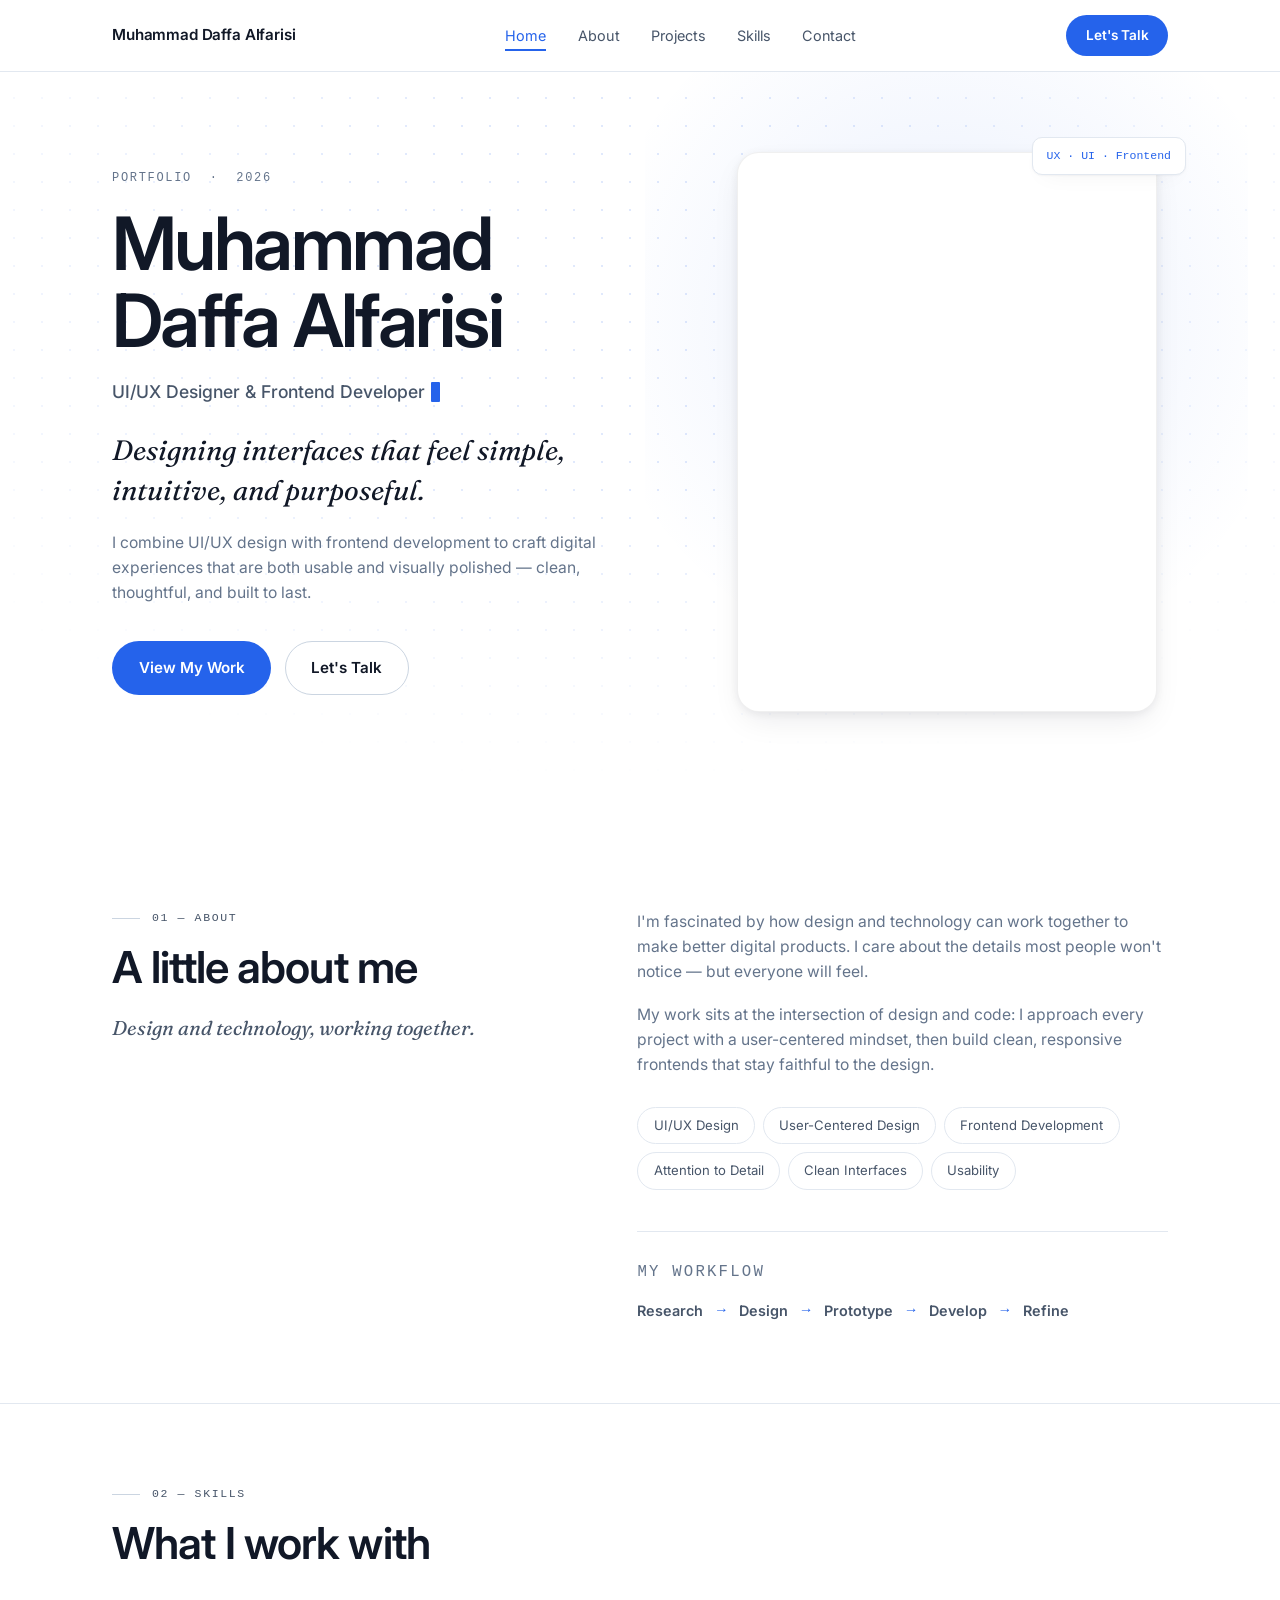
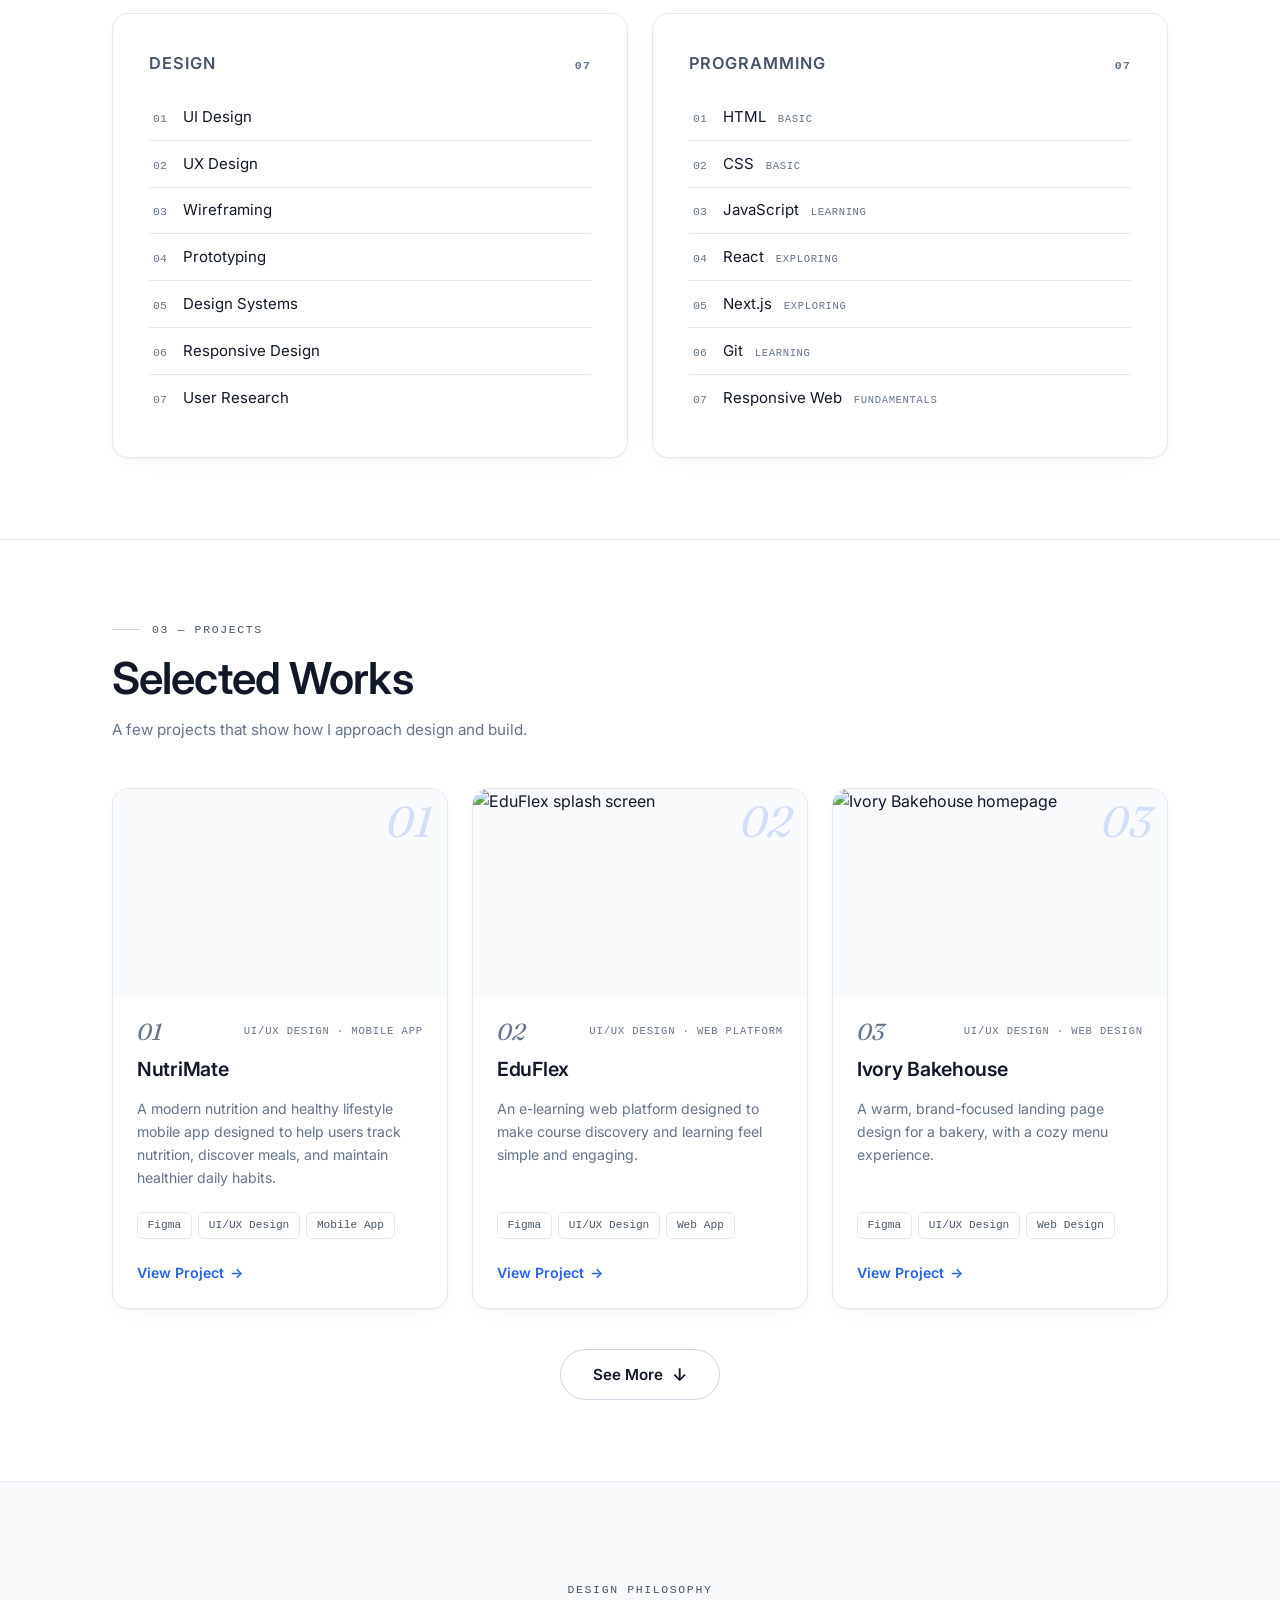
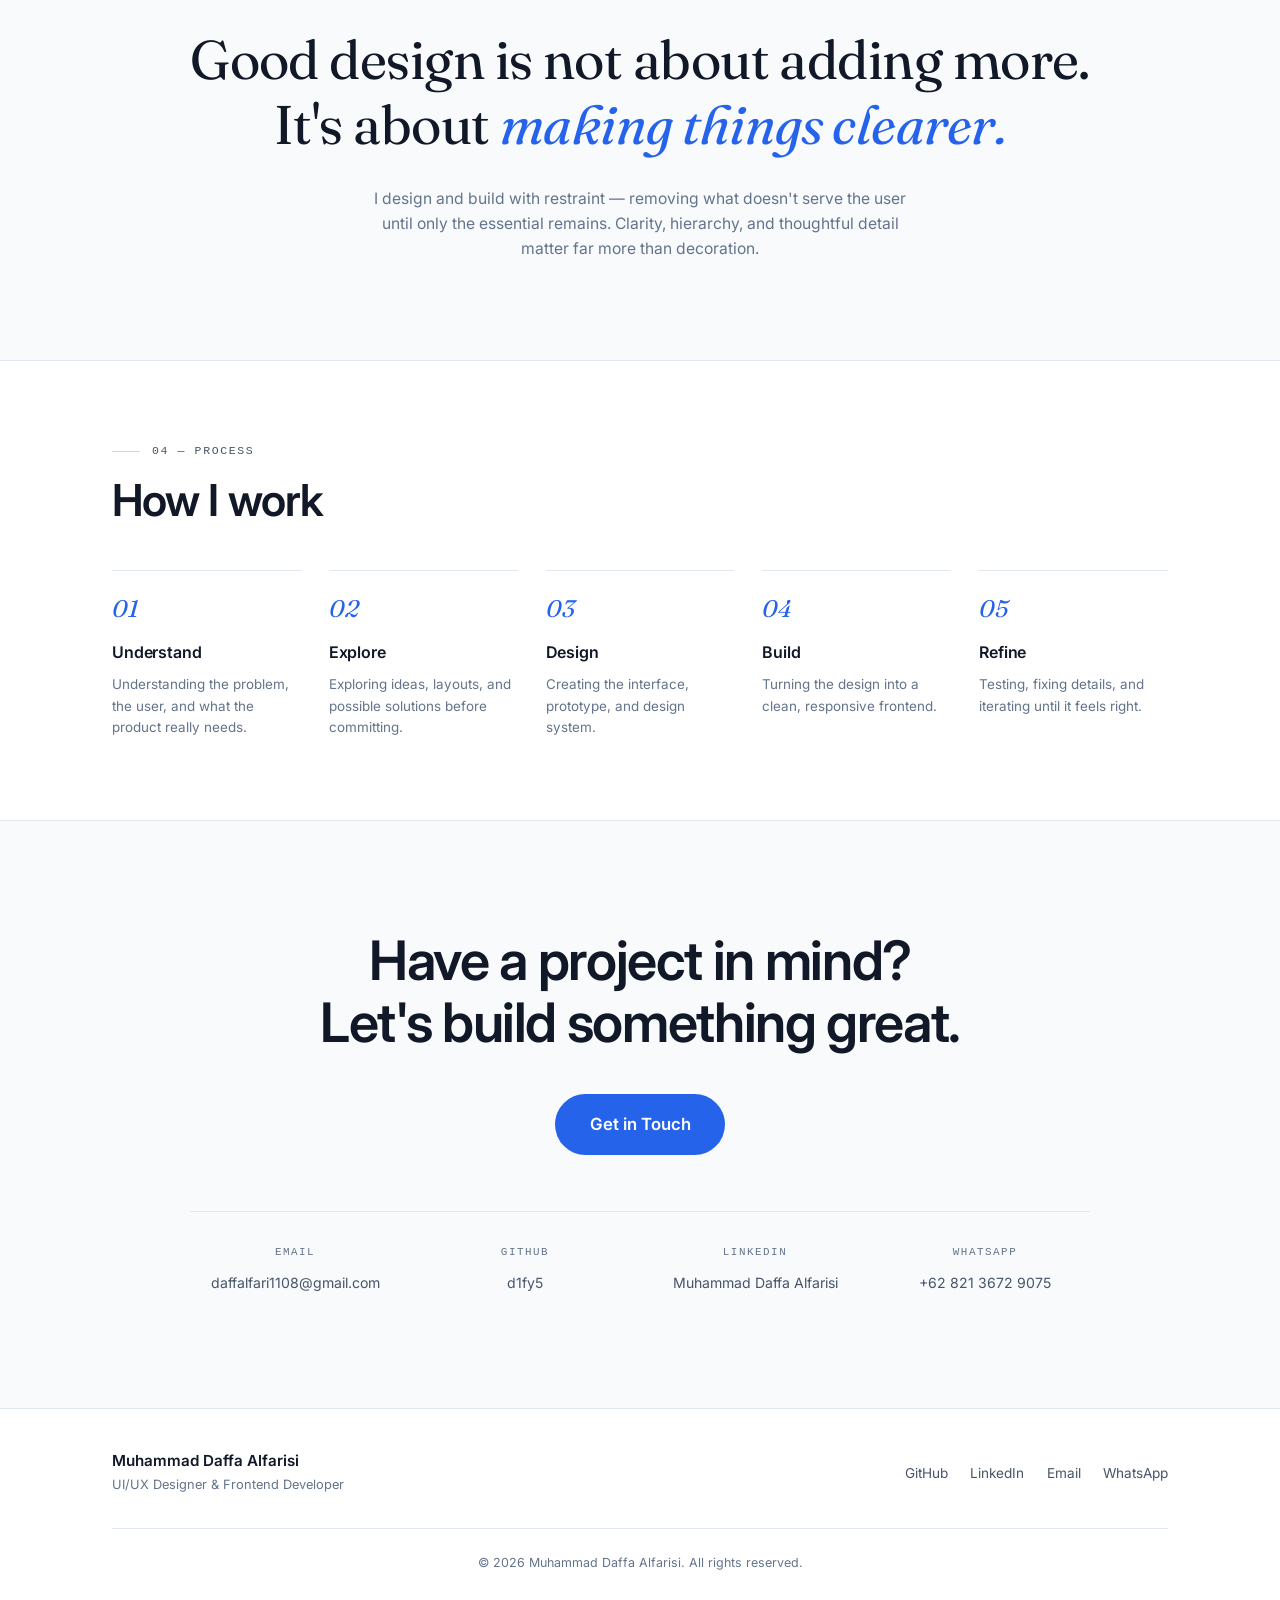
==== index.html @ db056b64 "feat: add See More button to reveal 6 additional project placeholders in Selected Works section" ====
<!DOCTYPE html>
<html lang="en">
<head>
  <meta charset="UTF-8">
  <meta name="viewport" content="width=device-width, initial-scale=1.0">
  <title>Muhammad Daffa Alfarisi — UI/UX Designer &amp; Frontend Developer</title>
  <meta name="description" content="Portfolio of Muhammad Daffa Alfarisi, a UI/UX Designer and Frontend Developer focused on clean, intuitive, and purposeful digital interfaces.">
  <meta name="theme-color" content="#FFFFFF">
  <meta property="og:title" content="Muhammad Daffa Alfarisi — UI/UX Designer &amp; Frontend Developer">
  <meta property="og:description" content="Designing interfaces that feel simple, intuitive, and purposeful.">
  <meta property="og:type" content="website">
  <link rel="icon" href="data:image/svg+xml,%3Csvg xmlns='http://www.w3.org/2000/svg' viewBox='0 0 32 32'%3E%3Crect width='32' height='32' rx='8' fill='%232563EB'/%3E%3Ctext x='16' y='23' font-family='Georgia' font-size='19' text-anchor='middle' fill='%23FFFFFF' font-style='italic'%3ED%3C/text%3E%3C/svg%3E">
  <link rel="preconnect" href="https://fonts.googleapis.com">
  <link rel="preconnect" href="https://fonts.gstatic.com" crossorigin>
  <link href="https://fonts.googleapis.com/css2?family=Fraunces:ital,opsz,wght@0,9..144,300..700;1,9..144,300..700&family=Inter:wght@400;500;600;700&display=swap" rel="stylesheet">
  <link rel="stylesheet" href="css/styles.css">
  <script type="application/ld+json">
  {
    "@context": "https://schema.org",
    "@type": "Person",
    "name": "Muhammad Daffa Alfarisi",
    "jobTitle": "UI/UX Designer & Frontend Developer",
    "description": "Designing interfaces that feel simple, intuitive, and purposeful.",
    "email": "mailto:daffalfari1108@gmail.com"
  }
  </script>
</head>
<body>
  <a class="skip-link" href="#main">Skip to content</a>

  <header class="site-header" data-header>
    <div class="container nav">
      <a class="nav-brand" href="#home">Muhammad Daffa Alfarisi</a>
      <nav class="nav-links" aria-label="Primary">
        <ul>
          <li><a href="#home">Home</a></li>
          <li><a href="#about">About</a></li>
          <li><a href="#projects">Projects</a></li>
          <li><a href="#skills">Skills</a></li>
          <li><a href="#contact">Contact</a></li>
        </ul>
      </nav>
      <div class="nav-actions">
        <a class="btn btn--primary btn--sm nav-cta" href="#contact">Let's Talk</a>
        <button class="nav-toggle" type="button" aria-label="Open menu" aria-expanded="false" aria-controls="mobile-menu" data-menu-toggle>
          <span></span>
          <span></span>
        </button>
      </div>
    </div>
  </header>

  <div class="mobile-menu" id="mobile-menu" data-menu>
    <nav aria-label="Mobile">
      <ul>
        <li><a href="#home"><span class="menu-index">01</span>Home</a></li>
        <li><a href="#about"><span class="menu-index">02</span>About</a></li>
        <li><a href="#projects"><span class="menu-index">03</span>Projects</a></li>
        <li><a href="#skills"><span class="menu-index">04</span>Skills</a></li>
        <li><a href="#contact"><span class="menu-index">05</span>Contact</a></li>
      </ul>
      <a class="btn btn--primary" href="#contact">Let's Talk</a>
    </nav>
  </div>

  <main id="main">

    <section class="hero" id="home">
      <div class="container hero-grid">
        <div class="hero-copy">
          <p class="hero-eyebrow reveal">Portfolio&nbsp;&nbsp;·&nbsp;&nbsp;2026</p>
          <h1 class="reveal" style="--delay:80ms">Muhammad Daffa Alfarisi</h1>
          <p class="hero-role reveal" style="--delay:160ms">
            UI/UX Designer &amp; Frontend Developer
            <span class="hero-caret" aria-hidden="true"></span>
          </p>
          <p class="hero-headline reveal" style="--delay:240ms">Designing interfaces that feel simple, intuitive, and purposeful.</p>
          <p class="hero-desc reveal" style="--delay:320ms">
            I combine UI/UX design with frontend development to craft digital
            experiences that are both usable and visually polished — clean,
            thoughtful, and built to last.
          </p>
          <div class="hero-actions reveal" style="--delay:400ms">
            <a class="btn btn--primary" href="#projects">View My Work</a>
            <a class="btn btn--ghost" href="#contact">Let's Talk</a>
          </div>
        </div>

        <div class="hero-visual reveal" style="--delay:300ms" aria-hidden="true">
          <div class="hero-photo">
            <img class="hero-photo-img" src="assets/me.png?v=2" alt="Portrait of Muhammad Daffa Alfarisi" loading="eager">
          </div>
          <div class="hero-chip hero-chip--tag">UX · UI · Frontend</div>
        </div>
      </div>
    </section>

    <section class="section about" id="about">
      <div class="container about-grid">
        <div class="about-intro reveal">
          <p class="eyebrow">01 — About</p>
          <h2 class="section-title">A little about me</h2>
          <p class="about-lead">Design and technology, working together.</p>
        </div>
        <div class="about-body">
          <p class="reveal">
            I'm fascinated by how design and technology can work together to make
            better digital products. I care about the details most people won't
            notice — but everyone will feel.
          </p>
          <p class="reveal" style="--delay:80ms">
            My work sits at the intersection of design and code: I approach every
            project with a user-centered mindset, then build clean, responsive
            frontends that stay faithful to the design.
          </p>
          <ul class="about-chips reveal" style="--delay:160ms">
            <li>UI/UX Design</li>
            <li>User-Centered Design</li>
            <li>Frontend Development</li>
            <li>Attention to Detail</li>
            <li>Clean Interfaces</li>
            <li>Usability</li>
          </ul>
          <div class="about-flow reveal" style="--delay:240ms">
            <p class="flow-label">My workflow</p>
            <ol class="flow-list">
              <li>Research</li>
              <li aria-hidden="true">→</li>
              <li>Design</li>
              <li aria-hidden="true">→</li>
              <li>Prototype</li>
              <li aria-hidden="true">→</li>
              <li>Develop</li>
              <li aria-hidden="true">→</li>
              <li>Refine</li>
            </ol>
          </div>
        </div>
      </div>
    </section>

    <section class="section skills" id="skills">
      <div class="container">
        <div class="section-head reveal">
          <p class="eyebrow">02 — Skills</p>
          <h2 class="section-title">What I work with</h2>
        </div>
        <div class="skills-grid">
          <div class="skill-panel reveal">
            <h3>Design <span class="skill-count">07</span></h3>
            <ul class="skill-list">
              <li class="skill-item"><span class="skill-index">01</span><span class="skill-name">UI Design</span></li>
              <li class="skill-item"><span class="skill-index">02</span><span class="skill-name">UX Design</span></li>
              <li class="skill-item"><span class="skill-index">03</span><span class="skill-name">Wireframing</span></li>
              <li class="skill-item"><span class="skill-index">04</span><span class="skill-name">Prototyping</span></li>
              <li class="skill-item"><span class="skill-index">05</span><span class="skill-name">Design Systems</span></li>
              <li class="skill-item"><span class="skill-index">06</span><span class="skill-name">Responsive Design</span></li>
              <li class="skill-item"><span class="skill-index">07</span><span class="skill-name">User Research</span></li>
            </ul>
          </div>
          <div class="skill-panel reveal" style="--delay:100ms">
            <h3>Programming <span class="skill-count">07</span></h3>
            <ul class="skill-list">
              <li class="skill-item"><span class="skill-index">01</span><span class="skill-name">HTML <span class="skill-level">Basic</span></span></li>
              <li class="skill-item"><span class="skill-index">02</span><span class="skill-name">CSS <span class="skill-level">Basic</span></span></li>
              <li class="skill-item"><span class="skill-index">03</span><span class="skill-name">JavaScript <span class="skill-level">Learning</span></span></li>
              <li class="skill-item"><span class="skill-index">04</span><span class="skill-name">React <span class="skill-level">Exploring</span></span></li>
              <li class="skill-item"><span class="skill-index">05</span><span class="skill-name">Next.js <span class="skill-level">Exploring</span></span></li>
              <li class="skill-item"><span class="skill-index">06</span><span class="skill-name">Git <span class="skill-level">Learning</span></span></li>
              <li class="skill-item"><span class="skill-index">07</span><span class="skill-name">Responsive Web <span class="skill-level">Fundamentals</span></span></li>
            </ul>
          </div>
        </div>
      </div>
    </section>

    <section class="section projects" id="projects">
      <div class="container">
        <div class="section-head reveal">
          <p class="eyebrow">03 — Projects</p>
          <h2 class="section-title">Selected Works</h2>
          <p class="section-sub">A few projects that show how I approach design and build.</p>
        </div>
        <div class="projects-grid">

          <article class="project project--link reveal" data-href="projects/nutrimate.html">
            <div class="project-preview project-preview--video" data-index="01" aria-label="View project: NutriMate">
              <video class="project-video" muted playsinline loop preload="metadata" poster="assets/nutrimate-cover.jpg" aria-hidden="true">
                <source src="assets/nutrimate-mockup.mp4" type="video/mp4">
              </video>
              <div class="art art--dashboard">
                <div class="art-head">
                  <span class="art-window-dot"></span>
                  <span class="art-window-dot"></span>
                  <span class="art-window-dot"></span>
                  <span class="art-head-line"></span>
                </div>
                <div class="art-layout">
                  <div class="art-sidebar">
                    <span class="art-nav"></span>
                    <span class="art-nav is-active"></span>
                    <span class="art-nav"></span>
                    <span class="art-nav"></span>
                  </div>
                  <div class="art-content">
                    <div class="art-stats">
                      <div class="art-stat"><span class="art-label"></span><span class="art-value"></span></div>
                      <div class="art-stat"><span class="art-label"></span><span class="art-value"></span></div>
                      <div class="art-stat"><span class="art-label"></span><span class="art-value"></span></div>
                    </div>
                    <svg class="art-chart" viewBox="0 0 320 120" preserveAspectRatio="none">
                      <g class="art-grid">
                        <line x1="0" y1="30" x2="320" y2="30"/>
                        <line x1="0" y1="60" x2="320" y2="60"/>
                        <line x1="0" y1="90" x2="320" y2="90"/>
                      </g>
                      <path class="art-area" d="M0,95 C40,88 60,60 100,62 C140,64 160,38 200,40 C240,42 260,22 320,26 L320,120 L0,120 Z"/>
                      <path class="art-line" d="M0,95 C40,88 60,60 100,62 C140,64 160,38 200,40 C240,42 260,22 320,26"/>
                      <circle class="art-chart-dot" cx="320" cy="26" r="4"/>
                    </svg>
                  </div>
                </div>
              </div>
            </div>
            <div class="project-body">
              <div class="project-meta">
                <span class="project-index">01</span>
                <span class="project-category">UI/UX Design · Mobile App</span>
              </div>
              <h3 class="project-title">NutriMate</h3>
              <p class="project-desc">A modern nutrition and healthy lifestyle mobile app designed to help users track nutrition, discover meals, and maintain healthier daily habits.</p>
              <ul class="project-tech">
                <li>Figma</li>
                <li>UI/UX Design</li>
                <li>Mobile App</li>
              </ul>
              <span class="project-link">View Project <span class="arrow" aria-hidden="true">→</span></span>
            </div>
          </article>

          <article class="project reveal" style="--delay:100ms">
            <a class="project-preview" href="projects/eduflex.html" data-index="02" aria-label="View project: EduFlex">
              <img class="project-thumb" src="assets/eduflex/splash-screen.jpg" alt="EduFlex splash screen" loading="lazy">
            </a>
            <div class="project-body">
              <div class="project-meta">
                <span class="project-index">02</span>
                <span class="project-category">UI/UX Design · Web Platform</span>
              </div>
              <h3 class="project-title">EduFlex</h3>
              <p class="project-desc">An e-learning web platform designed to make course discovery and learning feel simple and engaging.</p>
              <ul class="project-tech">
                <li>Figma</li>
                <li>UI/UX Design</li>
                <li>Web App</li>
              </ul>
              <a class="project-link" href="projects/eduflex.html">View Project <span class="arrow" aria-hidden="true">→</span></a>
            </div>
          </article>

          <article class="project reveal" style="--delay:200ms">
            <a class="project-preview" href="projects/ivory-bakehouse.html" data-index="03" aria-label="View project: Ivory Bakehouse">
              <img class="project-thumb project-thumb--top" src="assets/bakery/home-page.jpg" alt="Ivory Bakehouse homepage" loading="lazy">
            </a>
            <div class="project-body">
              <div class="project-meta">
                <span class="project-index">03</span>
                <span class="project-category">UI/UX Design · Web Design</span>
              </div>
              <h3 class="project-title">Ivory Bakehouse</h3>
              <p class="project-desc">A warm, brand-focused landing page design for a bakery, with a cozy menu experience.</p>
              <ul class="project-tech">
                <li>Figma</li>
                <li>UI/UX Design</li>
                <li>Web Design</li>
              </ul>
              <a class="project-link" href="projects/ivory-bakehouse.html">View Project <span class="arrow" aria-hidden="true">→</span></a>
            </div>
          </article>

          <!-- Hidden projects — revealed by "See More" -->
          <article class="project project--hidden reveal">
            <a class="project-preview" href="#" data-index="04" aria-label="View project: Project 04">
              <div class="project-placeholder-thumb"><span>04</span></div>
            </a>
            <div class="project-body">
              <div class="project-meta">
                <span class="project-index">04</span>
                <span class="project-category">Coming Soon</span>
              </div>
              <h3 class="project-title">Project 04</h3>
              <p class="project-desc">Project details coming soon. Stay tuned for more of my work.</p>
              <ul class="project-tech">
                <li>TBD</li>
              </ul>
            </div>
          </article>

          <article class="project project--hidden reveal">
            <a class="project-preview" href="#" data-index="05" aria-label="View project: Project 05">
              <div class="project-placeholder-thumb"><span>05</span></div>
            </a>
            <div class="project-body">
              <div class="project-meta">
                <span class="project-index">05</span>
                <span class="project-category">Coming Soon</span>
              </div>
              <h3 class="project-title">Project 05</h3>
              <p class="project-desc">Project details coming soon. Stay tuned for more of my work.</p>
              <ul class="project-tech">
                <li>TBD</li>
              </ul>
            </div>
          </article>

          <article class="project project--hidden reveal">
            <a class="project-preview" href="#" data-index="06" aria-label="View project: Project 06">
              <div class="project-placeholder-thumb"><span>06</span></div>
            </a>
            <div class="project-body">
              <div class="project-meta">
                <span class="project-index">06</span>
                <span class="project-category">Coming Soon</span>
              </div>
              <h3 class="project-title">Project 06</h3>
              <p class="project-desc">Project details coming soon. Stay tuned for more of my work.</p>
              <ul class="project-tech">
                <li>TBD</li>
              </ul>
            </div>
          </article>

          <article class="project project--hidden reveal">
            <a class="project-preview" href="#" data-index="07" aria-label="View project: Project 07">
              <div class="project-placeholder-thumb"><span>07</span></div>
            </a>
            <div class="project-body">
              <div class="project-meta">
                <span class="project-index">07</span>
                <span class="project-category">Coming Soon</span>
              </div>
              <h3 class="project-title">Project 07</h3>
              <p class="project-desc">Project details coming soon. Stay tuned for more of my work.</p>
              <ul class="project-tech">
                <li>TBD</li>
              </ul>
            </div>
          </article>

          <article class="project project--hidden reveal">
            <a class="project-preview" href="#" data-index="08" aria-label="View project: Project 08">
              <div class="project-placeholder-thumb"><span>08</span></div>
            </a>
            <div class="project-body">
              <div class="project-meta">
                <span class="project-index">08</span>
                <span class="project-category">Coming Soon</span>
              </div>
              <h3 class="project-title">Project 08</h3>
              <p class="project-desc">Project details coming soon. Stay tuned for more of my work.</p>
              <ul class="project-tech">
                <li>TBD</li>
              </ul>
            </div>
          </article>

          <article class="project project--hidden reveal">
            <a class="project-preview" href="#" data-index="09" aria-label="View project: Project 09">
              <div class="project-placeholder-thumb"><span>09</span></div>
            </a>
            <div class="project-body">
              <div class="project-meta">
                <span class="project-index">09</span>
                <span class="project-category">Coming Soon</span>
              </div>
              <h3 class="project-title">Project 09</h3>
              <p class="project-desc">Project details coming soon. Stay tuned for more of my work.</p>
              <ul class="project-tech">
                <li>TBD</li>
              </ul>
            </div>
          </article>

        </div>
        <div class="projects-more reveal">
          <button class="btn btn--ghost btn--see-more" type="button" data-see-more>
            <span class="see-more-text">See More</span>
            <span class="see-more-icon" aria-hidden="true">↓</span>
          </button>
        </div>
      </div>
    </section>

    <section class="section philosophy" id="philosophy">
      <div class="container">
        <p class="philosophy-kicker eyebrow eyebrow--center reveal">Design Philosophy</p>
        <h2 class="philosophy-statement reveal" style="--delay:100ms">
          Good design is not about adding more.<br>
          It's about <em>making things clearer.</em>
        </h2>
        <p class="philosophy-copy reveal" style="--delay:200ms">
          I design and build with restraint — removing what doesn't serve the user
          until only the essential remains. Clarity, hierarchy, and thoughtful
          detail matter far more than decoration.
        </p>
      </div>
    </section>

    <section class="section workflow" id="workflow">
      <div class="container">
        <div class="section-head reveal">
          <p class="eyebrow">04 — Process</p>
          <h2 class="section-title">How I work</h2>
        </div>
        <ol class="workflow-grid">
          <li class="workflow-step reveal">
            <span class="workflow-index">01</span>
            <h3 class="workflow-title">Understand</h3>
            <p class="workflow-desc">Understanding the problem, the user, and what the product really needs.</p>
          </li>
          <li class="workflow-step reveal" style="--delay:80ms">
            <span class="workflow-index">02</span>
            <h3 class="workflow-title">Explore</h3>
            <p class="workflow-desc">Exploring ideas, layouts, and possible solutions before committing.</p>
          </li>
          <li class="workflow-step reveal" style="--delay:160ms">
            <span class="workflow-index">03</span>
            <h3 class="workflow-title">Design</h3>
            <p class="workflow-desc">Creating the interface, prototype, and design system.</p>
          </li>
          <li class="workflow-step reveal" style="--delay:240ms">
            <span class="workflow-index">04</span>
            <h3 class="workflow-title">Build</h3>
            <p class="workflow-desc">Turning the design into a clean, responsive frontend.</p>
          </li>
          <li class="workflow-step reveal" style="--delay:320ms">
            <span class="workflow-index">05</span>
            <h3 class="workflow-title">Refine</h3>
            <p class="workflow-desc">Testing, fixing details, and iterating until it feels right.</p>
          </li>
        </ol>
      </div>
    </section>

    <section class="section contact" id="contact">
      <div class="container">
        <h2 class="contact-title reveal">Have a project in mind?<br>Let's build something great.</h2>
        <div class="contact-actions reveal" style="--delay:120ms">
          <a class="btn btn--primary btn--lg" href="https://mail.google.com/mail/?view=cm&amp;fs=1&amp;to=daffalfari1108@gmail.com&amp;su=Portfolio%20Inquiry%20%E2%80%94%20Muhammad%20Daffa%20Alfarisi" target="_blank" rel="noopener noreferrer">Get in Touch</a>
        </div>
        <ul class="contact-list reveal" style="--delay:200ms">
          <li class="contact-item">
            <span class="contact-label">Email</span>
            <a class="contact-value" href="mailto:daffalfari1108@gmail.com?subject=Portfolio%20Inquiry%20%E2%80%94%20Muhammad%20Daffa%20Alfarisi">daffalfari1108@gmail.com</a>
          </li>
          <li class="contact-item">
            <span class="contact-label">GitHub</span>
            <a class="contact-value" href="https://github.com/d1fy5" target="_blank" rel="noopener noreferrer">d1fy5</a>
          </li>
          <li class="contact-item">
            <span class="contact-label">LinkedIn</span>
            <a class="contact-value" href="https://www.linkedin.com/in/muhammad-daffa-alfarisi-499421376" target="_blank" rel="noopener noreferrer">Muhammad Daffa Alfarisi</a>
          </li>
          <li class="contact-item">
            <span class="contact-label">WhatsApp</span>
            <a class="contact-value" href="https://wa.me/6282136729075?text=Halo%20Muhammad%20Daffa%2C%20saya%20tertarik%20dengan%20portfolio%20Anda%20dan%20ingin%20berdiskusi%20mengenai%20sebuah%20project." target="_blank" rel="noopener noreferrer">+62 821 3672 9075</a>
          </li>
        </ul>
      </div>
    </section>

  </main>

  <footer class="site-footer">
    <div class="container">
      <div class="footer-inner">
        <div class="footer-brand">
          <p class="footer-name">Muhammad Daffa Alfarisi</p>
          <p class="footer-role">UI/UX Designer &amp; Frontend Developer</p>
        </div>
        <ul class="footer-links">
          <li><a href="https://github.com/d1fy5" target="_blank" rel="noopener noreferrer">GitHub</a></li>
          <li><a href="https://www.linkedin.com/in/muhammad-daffa-alfarisi-499421376" target="_blank" rel="noopener noreferrer">LinkedIn</a></li>
          <li><a href="mailto:daffalfari1108@gmail.com">Email</a></li>
          <li><a href="https://wa.me/6282136729075" target="_blank" rel="noopener noreferrer">WhatsApp</a></li>
        </ul>
      </div>
      <p class="footer-copy">© 2026 Muhammad Daffa Alfarisi. All rights reserved.</p>
    </div>
  </footer>

  <script src="js/main.js"></script>
</body>
</html>
---- css/styles.css ----
:root {
  --bg-primary: #FFFFFF;
  --bg-secondary: #F8FAFC;
  --bg: #FFFFFF;
  --bg-elev: #FFFFFF;
  --bg-soft: #F8FAFC;
  --text-primary: #111827;
  --text-secondary: #64748B;
  --border-color: #E2E8F0;
  --primary-blue: #2563EB;
  --primary-blue-hover: #1D4ED8;
  --soft-blue: #EFF6FF;
  --blue-border: #BFDBFE;

  --border: #E2E8F0;
  --border-strong: #CBD5E1;
  --text: #111827;
  --text-soft: #475569;
  --text-muted: #64748B;
  --accent: #2563EB;
  --accent-hover: #1D4ED8;
  --accent-strong: #1D4ED8;
  --accent-deep: #1E40AF;
  --accent-soft: rgba(37, 99, 235, 0.1);
  --skeleton: #E2E8F0;

  --font-sans: "Inter", system-ui, -apple-system, "Segoe UI", sans-serif;
  --font-serif: "Fraunces", Georgia, "Times New Roman", serif;
  --font-mono: ui-monospace, "SF Mono", "Cascadia Mono", Menlo, Consolas, monospace;
  --container: 1120px;
  --nav-h: 72px;
  --radius: 16px;
  --shadow-soft: 0 1px 2px rgba(15, 23, 42, 0.04), 0 8px 24px -12px rgba(15, 23, 42, 0.08);
  --shadow-lift: 0 4px 10px rgba(15, 23, 42, 0.05), 0 18px 40px -18px rgba(15, 23, 42, 0.14);
}

*,
*::before,
*::after {
  box-sizing: border-box;
}

html {
  scroll-behavior: smooth;
  scroll-padding-top: calc(var(--nav-h) + 16px);
}

body {
  margin: 0;
  overflow-x: hidden;
  background: var(--bg-primary);
  color: var(--text-primary);
  font-family: var(--font-sans);
  font-size: 1rem;
  line-height: 1.6;
  -webkit-font-smoothing: antialiased;
  text-rendering: optimizeLegibility;
}

body.menu-open {
  overflow: hidden;
}

::selection {
  background: var(--accent-deep);
  color: #FFFFFF;
}

::-webkit-scrollbar {
  width: 10px;
}

::-webkit-scrollbar-track {
  background: var(--bg-primary);
}

::-webkit-scrollbar-thumb {
  background: var(--border-strong);
  border-radius: 5px;
}

img {
  display: block;
  max-width: 100%;
  height: auto;
}

svg {
  display: block;
  max-width: 100%;
}

ul,
ol {
  margin: 0;
  padding: 0;
  list-style: none;
}

a {
  color: inherit;
  text-decoration: none;
}

h1,
h2,
h3,
p {
  margin: 0;
}

h1,
h2,
h3 {
  text-wrap: balance;
}

:focus-visible {
  outline: 2px solid var(--accent);
  outline-offset: 3px;
  border-radius: 4px;
}

.container {
  width: 100%;
  max-width: var(--container);
  margin-inline: auto;
  padding-inline: clamp(1.25rem, 4vw, 2rem);
}

.skip-link {
  position: absolute;
  left: 1rem;
  top: -100%;
  z-index: 300;
  background: var(--primary-blue);
  color: #FFFFFF;
  font-weight: 600;
  font-size: 0.9rem;
  padding: 0.6rem 1.1rem;
  border-radius: 8px;
  transition: top 0.2s ease;
}

.skip-link:focus {
  top: 1rem;
}

.btn {
  display: inline-flex;
  align-items: center;
  justify-content: center;
  gap: 0.5rem;
  border: 1px solid transparent;
  border-radius: 999px;
  font-family: var(--font-sans);
  font-weight: 600;
  font-size: 0.95rem;
  padding: 0.85rem 1.6rem;
  cursor: pointer;
  transition: background 0.25s ease, color 0.25s ease, border-color 0.25s ease, transform 0.25s ease, box-shadow 0.25s ease;
}

.btn--sm {
  font-size: 0.85rem;
  padding: 0.55rem 1.15rem;
}

.btn--lg {
  font-size: 1.05rem;
  padding: 1rem 2.1rem;
}

.btn--primary {
  background: var(--primary-blue);
  color: #FFFFFF;
}

.btn--primary:hover {
  background: var(--primary-blue-hover);
  transform: translateY(-2px);
  box-shadow: 0 14px 30px -14px rgba(37, 99, 235, 0.5);
}

.btn--primary:active {
  background: var(--primary-blue-hover);
  transform: translateY(0);
}

.btn--ghost {
  background: #FFFFFF;
  border-color: var(--border-strong);
  color: var(--text-primary);
}

.btn--ghost:hover {
  background: var(--soft-blue);
  border-color: var(--accent);
  transform: translateY(-2px);
}

.btn--ghost:active {
  border-color: var(--accent-strong);
  transform: translateY(0);
}

.eyebrow {
  display: flex;
  align-items: center;
  gap: 0.75rem;
  font-family: var(--font-mono);
  font-size: 0.72rem;
  letter-spacing: 0.14em;
  text-transform: uppercase;
  color: var(--text-soft);
}

.eyebrow::before {
  content: "";
  width: 1.75rem;
  height: 1px;
  background: var(--border-strong);
}

.eyebrow--center {
  justify-content: center;
}

.eyebrow--center::before {
  display: none;
}

.section {
  padding-block: clamp(3.5rem, 9vh, 7.5rem);
}

.section + .section {
  border-top: 1px solid var(--border-color);
}

.section-title {
  margin-top: 0.9rem;
  font-size: clamp(1.9rem, 3.6vw, 2.75rem);
  font-weight: 600;
  letter-spacing: -0.02em;
  line-height: 1.15;
  color: var(--text-primary);
}

.section-head {
  margin-bottom: clamp(2.25rem, 5vh, 3.5rem);
}

.section-sub {
  margin-top: 0.9rem;
  max-width: 46ch;
  color: var(--text-muted);
  font-size: 0.95rem;
}

.reveal {
  opacity: 0;
  transform: translateY(24px);
  transition: opacity 0.7s ease, transform 0.7s ease;
  transition-delay: var(--delay, 0ms);
}

.reveal.is-visible {
  opacity: 1;
  transform: none;
}

.site-header {
  position: fixed;
  inset: 0 0 auto 0;
  z-index: 100;
  height: var(--nav-h);
  display: flex;
  align-items: center;
  background: var(--bg-primary);
  border-bottom: 1px solid var(--border-color);
  transition: background 0.3s ease, border-color 0.3s ease, box-shadow 0.3s ease, backdrop-filter 0.3s ease;
}

.site-header.is-scrolled {
  background: rgba(255, 255, 255, 0.85);
  -webkit-backdrop-filter: blur(12px);
  backdrop-filter: blur(12px);
  border-bottom-color: var(--border-color);
  box-shadow: 0 1px 12px rgba(15, 23, 42, 0.05);
}

.nav {
  display: flex;
  align-items: center;
  justify-content: space-between;
  gap: 1.5rem;
}

.nav-brand {
  font-weight: 600;
  font-size: 0.95rem;
  letter-spacing: -0.01em;
  color: var(--text-primary);
  white-space: nowrap;
  transition: color 0.25s ease;
}

.nav-brand:hover {
  color: var(--accent);
}

.nav-links ul {
  display: flex;
  align-items: center;
  gap: 0.35rem;
}

.nav-links a {
  position: relative;
  display: inline-block;
  padding: 0.45rem 0.8rem;
  font-size: 0.9rem;
  color: var(--text-soft);
  border-radius: 6px;
  transition: color 0.25s ease;
}

.nav-links a::after {
  content: "";
  position: absolute;
  left: 0.8rem;
  right: 0.8rem;
  bottom: 0.2rem;
  height: 2px;
  background: var(--accent);
  transform: scaleX(0);
  transform-origin: left;
  transition: transform 0.3s ease;
}

.nav-links a:hover {
  color: var(--accent);
}

.nav-links a:hover::after,
.nav-links a.is-active::after {
  transform: scaleX(1);
}

.nav-links a.is-active {
  color: var(--accent);
}

.nav-actions {
  display: flex;
  align-items: center;
  gap: 0.75rem;
}

.nav-toggle {
  display: none;
  position: relative;
  z-index: 110;
  width: 44px;
  height: 44px;
  border: 1px solid var(--border-color);
  border-radius: 10px;
  background: transparent;
  cursor: pointer;
  flex-direction: column;
  align-items: center;
  justify-content: center;
  gap: 6px;
}

.nav-toggle span {
  display: block;
  width: 18px;
  height: 2px;
  border-radius: 2px;
  background: var(--text-primary);
  transition: transform 0.3s ease, opacity 0.3s ease;
}

.nav-toggle.is-active span:nth-child(1) {
  transform: translateY(4px) rotate(45deg);
}

.nav-toggle.is-active span:nth-child(2) {
  transform: translateY(-4px) rotate(-45deg);
}

.mobile-menu {
  position: fixed;
  inset: 0;
  z-index: 95;
  background: rgba(255, 255, 255, 0.98);
  -webkit-backdrop-filter: blur(14px);
  backdrop-filter: blur(14px);
  display: flex;
  overflow-y: auto;
  overscroll-behavior: contain;
  opacity: 0;
  visibility: hidden;
  transition: opacity 0.35s ease, visibility 0.35s;
}

.mobile-menu.is-open {
  opacity: 1;
  visibility: visible;
}

.mobile-menu nav {
  margin: auto;
  display: flex;
  flex-direction: column;
  align-items: center;
  gap: 2.25rem;
  padding: calc(var(--nav-h) + 1.25rem) 1.5rem calc(1.25rem + env(safe-area-inset-bottom));
}

.mobile-menu ul {
  display: flex;
  flex-direction: column;
  align-items: center;
  gap: 0.25rem;
}

.mobile-menu a {
  display: inline-flex;
  align-items: baseline;
  gap: 0.75rem;
  padding: 0.45rem 0.75rem;
  font-size: clamp(1.55rem, 6vw, 2.1rem);
  font-weight: 600;
  letter-spacing: -0.02em;
  color: var(--text-primary);
  border-radius: 8px;
  transition: color 0.25s ease;
}

.mobile-menu a:hover {
  color: var(--accent);
}

.mobile-menu .menu-index {
  font-family: var(--font-mono);
  font-size: 0.78rem;
  color: var(--text-muted);
}

.hero {
  position: relative;
  min-height: calc(100vh - var(--nav-h));
  min-height: calc(100svh - var(--nav-h));
  display: flex;
  align-items: center;
  padding-block: clamp(4.5rem, 12vh, 9rem) clamp(3.5rem, 8vh, 6rem);
  overflow: hidden;
  background: var(--bg-primary);
}

.hero::before {
  content: "";
  position: absolute;
  inset: 0;
  background-image: radial-gradient(circle, rgba(37, 99, 235, 0.14) 1px, transparent 1px);
  background-size: 28px 28px;
  -webkit-mask-image: radial-gradient(ellipse 90% 80% at 50% 35%, #000 30%, transparent 75%);
  mask-image: radial-gradient(ellipse 90% 80% at 50% 35%, #000 30%, transparent 75%);
  pointer-events: none;
}

.hero-grid {
  position: relative;
  display: grid;
  grid-template-columns: 1.1fr 0.9fr;
  gap: clamp(2.5rem, 6vw, 4.5rem);
  align-items: center;
}

.hero-eyebrow {
  font-family: var(--font-mono);
  font-size: 0.75rem;
  letter-spacing: 0.14em;
  text-transform: uppercase;
  color: var(--text-muted);
}

.hero-copy h1 {
  margin-top: 1.1rem;
  font-size: clamp(2.05rem, 6.4vw, 4.6rem);
  font-weight: 600;
  letter-spacing: -0.035em;
  line-height: 1.04;
  color: var(--text-primary);
}

.hero-role {
  margin-top: 1.15rem;
  display: flex;
  align-items: center;
  gap: 0.4rem;
  font-size: 1.1rem;
  font-weight: 500;
  color: var(--text-soft);
}

.hero-caret {
  display: inline-block;
  width: 9px;
  height: 1.15em;
  border-radius: 1px;
  background: var(--accent);
  animation: blink 1.1s steps(1) infinite;
}

@keyframes blink {
  0%, 49% { opacity: 1; }
  50%, 100% { opacity: 0; }
}

.hero-headline {
  margin-top: 1.6rem;
  font-family: var(--font-serif);
  font-style: italic;
  font-weight: 400;
  font-size: clamp(1.2rem, 2.6vw, 1.75rem);
  line-height: 1.4;
  color: var(--text-primary);
}

.hero-desc {
  margin-top: 1.25rem;
  max-width: 36rem;
  color: var(--text-muted);
  font-size: 0.98rem;
}

.hero-actions {
  margin-top: 2.25rem;
  display: flex;
  flex-wrap: wrap;
  gap: 0.85rem;
}

.hero-visual {
  position: relative;
  animation: float 8s ease-in-out infinite;
}

.hero-visual::before {
  content: "";
  position: absolute;
  inset: -18%;
  background: radial-gradient(circle at 50% 35%, rgba(37, 99, 235, 0.1), transparent 62%);
  pointer-events: none;
}

@keyframes float {
  0%, 100% { transform: translateY(0); }
  50% { transform: translateY(-10px); }
}

.mock {
  position: relative;
  background: linear-gradient(180deg, #FFFFFF, var(--bg-soft));
  border: 1px solid var(--border-color);
  border-radius: var(--radius);
  overflow: hidden;
  box-shadow: var(--shadow-lift);
}

.mock-head {
  display: flex;
  align-items: center;
  gap: 0.35rem;
  padding: 0.65rem 0.85rem;
  border-bottom: 1px solid var(--border-color);
  background: var(--bg-soft);
}

.mock-dot {
  width: 7px;
  height: 7px;
  border-radius: 50%;
  background: var(--border-strong);
}

.mock-head-line {
  margin-left: auto;
  width: 90px;
  max-width: 30%;
  height: 6px;
  border-radius: 3px;
  background: var(--skeleton);
}

.mock-body {
  display: flex;
  min-height: 230px;
}

.mock-side {
  width: 38px;
  flex-shrink: 0;
  display: flex;
  flex-direction: column;
  gap: 10px;
  padding: 14px 11px;
  border-right: 1px solid var(--border-color);
}

.mock-nav {
  height: 6px;
  border-radius: 3px;
  background: var(--border-color);
}

.mock-nav.is-active {
  background: var(--accent-soft);
}

.mock-content {
  flex: 1;
  display: flex;
  flex-direction: column;
  gap: 12px;
  padding: 14px;
}

.mock-stats {
  display: grid;
  grid-template-columns: repeat(3, 1fr);
  gap: 8px;
}

.mock-stat {
  display: flex;
  flex-direction: column;
  gap: 5px;
  padding: 8px;
  background: #FFFFFF;
  border: 1px solid var(--border-color);
  border-radius: 8px;
}

.mock-label {
  width: 70%;
  height: 5px;
  border-radius: 3px;
  background: var(--skeleton);
}

.mock-value {
  width: 45%;
  height: 7px;
  border-radius: 3px;
  background: var(--border-strong);
}

.mock-chart {
  flex: 1;
  width: 100%;
  min-height: 80px;
}

.mock-grid line {
  stroke: var(--border-color);
  stroke-width: 1;
}

.mock-area {
  fill: var(--accent-soft);
}

.mock-line {
  fill: none;
  stroke: var(--accent);
  stroke-width: 2;
}

.mock-chart-dot {
  fill: var(--accent);
}

.hero-chip {
  position: absolute;
  display: flex;
  align-items: center;
  gap: 0.55rem;
  background: #FFFFFF;
  border: 1px solid var(--border-color);
  border-radius: 10px;
  padding: 0.55rem 0.85rem;
  font-family: var(--font-mono);
  font-size: 0.72rem;
  color: var(--text-soft);
  box-shadow: var(--shadow-soft);
}

.hero-chip--code {
  bottom: -1rem;
  left: -1.6rem;
  animation: float 7s ease-in-out 1.2s infinite;
}

.hero-chip--tag {
  top: -0.95rem;
  right: -1.1rem;
  color: var(--accent);
}

.hero-photo {
  position: relative;
  width: 100%;
  max-width: 420px;
  margin-inline: auto;
  aspect-ratio: 3 / 4;
  border-radius: calc(var(--radius) + 6px);
  overflow: hidden;
  border: 1px solid rgba(0, 0, 0, 0.06);
  background: #FFFFFF;
  box-shadow: 0 2px 8px rgba(15, 23, 42, 0.06), 0 12px 32px -8px rgba(15, 23, 42, 0.10);
}

.hero-photo-img {
  display: block;
  width: 100%;
  height: 100%;
  object-fit: cover;
  object-position: center;
  transform: scale(1.12);
}

.chip-dot {
  width: 7px;
  height: 7px;
  border-radius: 50%;
  background: var(--accent);
}

.about-grid {
  display: grid;
  grid-template-columns: 1fr 1.15fr;
  gap: clamp(2rem, 5vw, 4.5rem);
}

.about-lead {
  margin-top: 1.25rem;
  font-family: var(--font-serif);
  font-style: italic;
  font-size: 1.25rem;
  color: var(--text-soft);
}

.about-body {
  display: flex;
  flex-direction: column;
  gap: 1.1rem;
}

.about-body p {
  color: var(--text-muted);
  font-size: 0.98rem;
  max-width: 56ch;
}

.about-body p strong {
  color: var(--text-primary);
  font-weight: 600;
}

.about-chips {
  display: flex;
  flex-wrap: wrap;
  gap: 0.5rem;
  margin-top: 0.75rem;
}

.about-chips li {
  padding: 0.45rem 0.95rem;
  border: 1px solid var(--border-color);
  border-radius: 999px;
  font-size: 0.82rem;
  color: var(--text-soft);
  background: #FFFFFF;
  transition: border-color 0.25s ease, color 0.25s ease;
}

.about-chips li:hover {
  border-color: var(--accent);
  color: var(--accent);
}

.about-flow {
  margin-top: 1.5rem;
  padding-top: 1.75rem;
  border-top: 1px solid var(--border-color);
}

.flow-label {
  font-family: var(--font-mono);
  font-size: 0.7rem;
  letter-spacing: 0.14em;
  text-transform: uppercase;
  color: var(--text-muted);
}

.flow-list {
  display: flex;
  flex-wrap: wrap;
  align-items: center;
  gap: 0.4rem 0.85rem;
  margin-top: 0.85rem;
}

.flow-list li {
  font-weight: 600;
  font-size: 0.9rem;
  color: var(--text-soft);
}

.flow-list li[aria-hidden="true"] {
  font-family: var(--font-mono);
  color: var(--accent);
  font-weight: 400;
}

.skills-grid {
  display: grid;
  grid-template-columns: 1fr 1fr;
  gap: 1.5rem;
}

.skill-panel {
  background: var(--bg-elev);
  border: 1px solid var(--border-color);
  border-radius: var(--radius);
  padding: clamp(1.5rem, 3vw, 2.25rem);
  box-shadow: var(--shadow-soft);
  transition: border-color 0.3s ease, box-shadow 0.3s ease, transform 0.3s ease;
}

.skill-panel:hover {
  border-color: var(--border-strong);
  box-shadow: var(--shadow-lift);
  transform: translateY(-2px);
}

.skill-panel h3 {
  display: flex;
  align-items: baseline;
  justify-content: space-between;
  font-size: 1.02rem;
  font-weight: 600;
  letter-spacing: 0.06em;
  text-transform: uppercase;
  color: var(--text-soft);
}

.skill-count {
  font-family: var(--font-mono);
  font-size: 0.72rem;
  letter-spacing: 0.1em;
  color: var(--text-muted);
}

.skill-list {
  margin-top: 1.1rem;
}

.skill-item {
  display: flex;
  align-items: baseline;
  gap: 1rem;
  padding: 0.68rem 0.25rem;
  border-bottom: 1px solid var(--border-color);
  transition: padding-left 0.3s ease;
}

.skill-item:last-child {
  border-bottom: none;
}

.skill-item:hover {
  padding-left: 0.6rem;
}

.skill-index {
  font-family: var(--font-mono);
  font-size: 0.72rem;
  color: var(--text-muted);
}

.skill-name {
  font-size: 0.94rem;
  color: var(--text-primary);
  transition: color 0.25s ease;
}

.skill-level {
  margin-left: 0.5rem;
  font-family: var(--font-mono);
  font-size: 0.66rem;
  letter-spacing: 0.06em;
  text-transform: uppercase;
  color: var(--text-muted);
}

.skill-item:hover .skill-name {
  color: var(--accent);
}

.projects-grid {
  display: grid;
  grid-template-columns: repeat(3, 1fr);
  gap: 1.5rem;
}

.project {
  display: flex;
  flex-direction: column;
  background: var(--bg-elev);
  border: 1px solid var(--border-color);
  border-radius: var(--radius);
  overflow: hidden;
  box-shadow: var(--shadow-soft);
  transition: border-color 0.3s ease, transform 0.3s ease, box-shadow 0.3s ease;
}

.project:hover {
  border-color: var(--border-strong);
  transform: translateY(-4px);
  box-shadow: var(--shadow-lift);
}

.project--link {
  cursor: pointer;
}

.project-preview {
  position: relative;
  display: block;
  aspect-ratio: 16 / 10;
  overflow: hidden;
  background: var(--bg-soft);
}

.project-preview::after {
  content: attr(data-index);
  position: absolute;
  top: 0.7rem;
  right: 0.95rem;
  font-family: var(--font-serif);
  font-style: italic;
  font-size: 2.7rem;
  line-height: 1;
  color: rgba(37, 99, 235, 0.18);
  pointer-events: none;
  z-index: 2;
}

.project-preview--video {
  cursor: pointer;
}

.project-video {
  position: absolute;
  inset: 0;
  width: 100%;
  height: 100%;
  object-fit: cover;
  z-index: 1;
  pointer-events: none;
  opacity: 1;
  transition: opacity 0.3s ease;
}

.project-preview--video .art {
  opacity: 0;
  height: 0;
  overflow: hidden;
  transition: opacity 0.2s ease;
}

.project-preview--video:hover .project-video,
.project-preview--video.is-playing .project-video {
  opacity: 1;
}

.project-thumb {
  position: absolute;
  inset: 0;
  width: 100%;
  height: 100%;
  object-fit: cover;
  z-index: 1;
  transition: transform 0.65s cubic-bezier(0.2, 0.6, 0.2, 1);
}

.project:hover .project-thumb {
  transform: scale(1.035);
}

.project-thumb--top {
  object-position: top center;
}

.art {
  position: absolute;
  inset: 0;
  display: flex;
  flex-direction: column;
  transform: scale(1);
  transition: transform 0.65s cubic-bezier(0.2, 0.6, 0.2, 1);
}

.project:hover .art {
  transform: scale(1.035);
}

.art-head {
  display: flex;
  align-items: center;
  gap: 0.35rem;
  padding: 0.6rem 0.8rem;
  border-bottom: 1px solid var(--border-color);
  background: var(--bg-soft);
}

.art-window-dot {
  width: 7px;
  height: 7px;
  border-radius: 50%;
  background: var(--border-strong);
}

.art-head-line {
  margin-left: auto;
  width: 80px;
  max-width: 30%;
  height: 6px;
  border-radius: 3px;
  background: var(--skeleton);
}

.art-layout {
  flex: 1;
  display: flex;
  min-height: 0;
}

.art-sidebar {
  width: 34px;
  flex-shrink: 0;
  display: flex;
  flex-direction: column;
  gap: 9px;
  padding: 12px 10px;
  border-right: 1px solid var(--border-color);
}

.art-nav {
  height: 6px;
  border-radius: 3px;
  background: var(--border-color);
}

.art-nav.is-active {
  background: var(--accent-soft);
}

.art-content {
  flex: 1;
  display: flex;
  flex-direction: column;
  gap: 10px;
  padding: 12px;
  min-height: 0;
}

.art-stats {
  display: grid;
  grid-template-columns: repeat(3, 1fr);
  gap: 8px;
}

.art-stat {
  display: flex;
  flex-direction: column;
  gap: 5px;
  padding: 7px 8px;
  background: #FFFFFF;
  border: 1px solid var(--border-color);
  border-radius: 8px;
}

.art-label {
  width: 70%;
  height: 5px;
  border-radius: 3px;
  background: var(--skeleton);
}

.art-value {
  width: 45%;
  height: 7px;
  border-radius: 3px;
  background: var(--border-strong);
}

.art-chart {
  flex: 1;
  width: 100%;
  min-height: 0;
}

.art-grid line {
  stroke: var(--border-color);
  stroke-width: 1;
}

.art-area {
  fill: var(--accent-soft);
}

.art-line {
  fill: none;
  stroke: var(--accent);
  stroke-width: 2;
}

.art-chart-dot {
  fill: var(--accent);
}

.art-banner {
  display: flex;
  flex-direction: column;
  gap: 7px;
  margin: 12px 12px 0;
  padding: 13px 14px;
  background: #FFFFFF;
  border: 1px solid var(--border-color);
  border-radius: 10px;
}

.art-banner-title {
  width: 38%;
  height: 8px;
  border-radius: 4px;
  background: var(--border-strong);
}

.art-banner-sub {
  width: 56%;
  height: 5px;
  border-radius: 3px;
  background: var(--skeleton);
}

.art-tiles {
  flex: 1;
  display: grid;
  grid-template-columns: repeat(2, 1fr);
  gap: 10px;
  padding: 12px;
  min-height: 0;
}

.art-tile {
  display: flex;
  flex-direction: column;
  gap: 6px;
  padding: 9px;
  background: #FFFFFF;
  border: 1px solid var(--border-color);
  border-radius: 10px;
}

.art-tile-img {
  position: relative;
  flex: 1;
  min-height: 26px;
  border-radius: 6px;
  background: var(--bg-soft);
  overflow: hidden;
}

.art-tile-img::after {
  content: "";
  position: absolute;
  inset: 0;
  background: radial-gradient(circle at 30% 30%, var(--accent-soft), transparent 55%);
}

.art-tile-line {
  width: 80%;
  height: 5px;
  border-radius: 3px;
  background: var(--skeleton);
}

.art-tile-price {
  width: 35%;
  height: 5px;
  border-radius: 3px;
  background: rgba(37, 99, 235, 0.35);
}

.art-todo {
  flex: 1;
  display: flex;
  flex-direction: column;
  gap: 14px;
  padding: 14px 12px 12px;
  min-height: 0;
}

.art-progress {
  height: 8px;
  border-radius: 4px;
  background: var(--bg-soft);
  overflow: hidden;
}

.art-progress-bar {
  width: 62%;
  height: 100%;
  border-radius: 4px;
  background: var(--accent);
}

.art-tasks {
  flex: 1;
  display: flex;
  flex-direction: column;
  gap: 9px;
  min-height: 0;
}

.art-task {
  display: flex;
  align-items: center;
  gap: 9px;
  padding: 8px 10px;
  background: #FFFFFF;
  border: 1px solid var(--border-color);
  border-radius: 9px;
}

.art-check {
  width: 12px;
  height: 12px;
  flex-shrink: 0;
  border: 1px solid var(--border-strong);
  border-radius: 4px;
}

.art-check.is-done {
  background: var(--accent);
  border-color: var(--accent);
}

.art-task-line {
  flex: 1;
  height: 5px;
  border-radius: 3px;
  background: var(--skeleton);
}

.art-task-line.is-long {
  max-width: 55%;
}

.project-body {
  display: flex;
  flex-direction: column;
  gap: 0.7rem;
  flex: 1;
  padding: 1.4rem 1.5rem 1.5rem;
}

.project-meta {
  display: flex;
  align-items: center;
  justify-content: space-between;
  gap: 1rem;
}

.project-index {
  font-family: var(--font-serif);
  font-style: italic;
  font-size: 1.45rem;
  line-height: 1;
  color: var(--text-muted);
}

.project-category {
  font-family: var(--font-mono);
  font-size: 0.66rem;
  letter-spacing: 0.08em;
  text-transform: uppercase;
  color: var(--text-muted);
}

.project-title {
  font-size: 1.22rem;
  font-weight: 600;
  letter-spacing: -0.015em;
  color: var(--text-primary);
}

.project-desc {
  font-size: 0.88rem;
  line-height: 1.65;
  color: var(--text-muted);
}

.project-tech {
  display: flex;
  flex-wrap: wrap;
  gap: 0.4rem;
  margin-top: auto;
  padding-top: 0.7rem;
}

.project-tech li {
  font-family: var(--font-mono);
  font-size: 0.7rem;
  color: var(--text-soft);
  border: 1px solid var(--border-color);
  border-radius: 6px;
  padding: 0.24rem 0.6rem;
}

.project-link {
  display: inline-flex;
  align-items: center;
  gap: 0.4rem;
  width: fit-content;
  margin-top: 0.7rem;
  font-weight: 600;
  font-size: 0.88rem;
  color: var(--accent);
  border-radius: 6px;
}

.project-link .arrow {
  transition: transform 0.3s ease;
}

.project:hover .project-link .arrow {
  transform: translateX(4px);
}

/* --- Hidden projects & See More button --- */
.project--hidden {
  display: none;
}

.projects-grid.is-expanded .project--hidden {
  display: flex;
  animation: projectReveal 0.5s ease both;
}

.projects-grid.is-expanded .project--hidden:nth-child(4) { animation-delay: 0ms; }
.projects-grid.is-expanded .project--hidden:nth-child(5) { animation-delay: 60ms; }
.projects-grid.is-expanded .project--hidden:nth-child(6) { animation-delay: 120ms; }
.projects-grid.is-expanded .project--hidden:nth-child(7) { animation-delay: 180ms; }
.projects-grid.is-expanded .project--hidden:nth-child(8) { animation-delay: 240ms; }
.projects-grid.is-expanded .project--hidden:nth-child(9) { animation-delay: 300ms; }

@keyframes projectReveal {
  from {
    opacity: 0;
    transform: translateY(24px);
  }
  to {
    opacity: 1;
    transform: none;
  }
}

.projects-more {
  display: flex;
  justify-content: center;
  margin-top: 2.5rem;
}

.btn--see-more {
  gap: 0.6rem;
  padding: 0.85rem 2rem;
  font-size: 0.95rem;
  transition: background 0.25s ease, color 0.25s ease, border-color 0.25s ease, transform 0.25s ease, box-shadow 0.25s ease;
}

.btn--see-more:hover {
  background: var(--soft-blue);
  border-color: var(--accent);
  color: var(--accent);
  transform: translateY(-2px);
}

.see-more-icon {
  display: inline-flex;
  transition: transform 0.3s ease;
  font-size: 1.1rem;
}

.btn--see-more.is-expanded .see-more-icon {
  transform: rotate(180deg);
}

.projects-more.is-hidden {
  display: none;
}

/* Placeholder thumbnail for upcoming projects */
.project-placeholder-thumb {
  position: absolute;
  inset: 0;
  display: flex;
  align-items: center;
  justify-content: center;
  background: linear-gradient(135deg, var(--bg-soft) 0%, #EFF6FF 100%);
  z-index: 1;
}

.project-placeholder-thumb span {
  font-family: var(--font-serif);
  font-style: italic;
  font-size: 3.5rem;
  font-weight: 300;
  color: rgba(37, 99, 235, 0.18);
  line-height: 1;
}

.philosophy {
  background: var(--bg-secondary);
  text-align: center;
  padding-block: clamp(4rem, 11vh, 8.5rem);
}

.philosophy-statement {
  margin-top: 1.75rem;
  font-family: var(--font-serif);
  font-weight: 400;
  font-size: clamp(1.7rem, 4.8vw, 3.4rem);
  line-height: 1.2;
  letter-spacing: -0.01em;
  color: var(--text-primary);
}

.philosophy-statement em {
  font-style: italic;
  color: var(--accent);
}

.philosophy-copy {
  margin: 1.75rem auto 0;
  max-width: 54ch;
  color: var(--text-muted);
  font-size: 0.98rem;
}

.workflow-grid {
  display: grid;
  grid-template-columns: repeat(5, 1fr);
  gap: 1.75rem;
}

.workflow-step {
  padding-top: 1.2rem;
  border-top: 1px solid var(--border-color);
  transition: border-color 0.3s ease;
}

.workflow-step:hover {
  border-top-color: var(--accent);
}

.workflow-index {
  font-family: var(--font-serif);
  font-style: italic;
  font-size: 1.5rem;
  color: var(--accent);
}

.workflow-title {
  margin-top: 0.7rem;
  font-size: 1rem;
  font-weight: 600;
  letter-spacing: -0.01em;
  color: var(--text-primary);
}

.workflow-desc {
  margin-top: 0.55rem;
  font-size: 0.84rem;
  line-height: 1.6;
  color: var(--text-muted);
}

.contact {
  text-align: center;
  padding-block: clamp(4.5rem, 12vh, 9rem);
  background: var(--bg-secondary);
}

.contact-title {
  font-size: clamp(1.8rem, 5.2vw, 3.4rem);
  font-weight: 600;
  letter-spacing: -0.025em;
  line-height: 1.15;
  color: var(--text-primary);
}

.contact-actions {
  margin-top: 2.5rem;
  display: flex;
  justify-content: center;
}

.contact-list {
  margin: 3.5rem auto 0;
  max-width: 900px;
  display: grid;
  grid-template-columns: repeat(4, 1fr);
  gap: 1.25rem;
  padding-top: 2rem;
  border-top: 1px solid var(--border-color);
}

.contact-item {
  display: flex;
  flex-direction: column;
  align-items: center;
  gap: 0.4rem;
}

.contact-label {
  font-family: var(--font-mono);
  font-size: 0.68rem;
  letter-spacing: 0.14em;
  text-transform: uppercase;
  color: var(--text-muted);
}

.contact-value {
  display: inline-flex;
  align-items: center;
  padding: 0.3rem 0.2rem;
  cursor: pointer;
  font-size: 0.88rem;
  color: var(--text-soft);
  border-radius: 6px;
  transition: color 0.25s ease;
}

.contact-value:hover {
  color: var(--accent);
}

.site-footer {
  border-top: 1px solid var(--border-color);
  padding-block: 2.5rem;
  background: var(--bg-primary);
}

.footer-inner {
  display: flex;
  flex-wrap: wrap;
  align-items: center;
  justify-content: space-between;
  gap: 1.25rem;
}

.footer-name {
  font-weight: 600;
  font-size: 0.95rem;
  color: var(--text-primary);
}

.footer-role {
  margin-top: 0.15rem;
  font-size: 0.8rem;
  color: var(--text-muted);
}

.footer-links {
  display: flex;
  align-items: center;
  gap: 1.4rem;
}

.footer-links a {
  font-size: 0.85rem;
  color: var(--text-soft);
  border-radius: 6px;
  transition: color 0.25s ease;
}

.footer-links a:hover {
  color: var(--accent);
}

.footer-copy {
  margin-top: 2rem;
  padding-top: 1.5rem;
  border-top: 1px solid var(--border-color);
  text-align: center;
  font-size: 0.78rem;
  color: var(--text-muted);
}

@media (max-width: 1024px) {
  .projects-grid {
    grid-template-columns: repeat(2, 1fr);
  }

  .workflow-grid {
    grid-template-columns: repeat(3, 1fr);
  }

  .contact-list {
    grid-template-columns: repeat(2, 1fr);
  }
}

@media (max-width: 960px) {
  .hero-grid {
    grid-template-columns: 1fr;
  }

  .hero-visual {
    max-width: 540px;
    margin-inline: auto;
    width: 100%;
  }

  .about-grid {
    grid-template-columns: 1fr;
  }
}

@media (max-width: 860px) {
  .nav-links,
  .nav-cta {
    display: none;
  }

  .nav-toggle {
    display: flex;
  }
}

@media (max-width: 768px) {
  .skills-grid {
    grid-template-columns: 1fr;
  }

  .workflow-grid {
    grid-template-columns: 1fr;
  }

  .contact-list {
    grid-template-columns: 1fr;
    gap: 1.5rem;
  }

  .contact-value {
    min-height: 44px;
  }

  .footer-inner {
    flex-direction: column;
    align-items: flex-start;
  }

  .footer-links {
    gap: 1.25rem;
  }

  .footer-links a {
    display: inline-flex;
    align-items: center;
    min-height: 44px;
    padding: 0.4rem 0.25rem;
  }

  .footer-copy {
    text-align: left;
  }

  .project-link {
    align-items: center;
    min-height: 44px;
    margin-top: 0.4rem;
    padding: 0.45rem 0;
  }
}

@media (max-width: 640px) {
  .projects-grid {
    grid-template-columns: 1fr;
  }

  .hero-chip--code {
    display: none;
  }

  .hero-chip--tag {
    top: -0.85rem;
    right: 0.75rem;
  }

  .mock-side {
    display: none;
  }
}

@media (max-width: 480px) {
  :root {
    --nav-h: 60px;
  }

  .nav-brand {
    font-size: 0.88rem;
  }

  .hero-role {
    font-size: 1rem;
  }

  .hero-actions {
    flex-direction: column;
    flex-wrap: nowrap;
    align-items: stretch;
  }

  .hero-actions .btn {
    width: 100%;
  }

  .mock-body {
    min-height: 190px;
  }

  .project-body {
    padding: 1.25rem;
  }

  .mobile-menu nav {
    gap: 1.75rem;
  }

  .contact-actions .btn {
    width: 100%;
    max-width: 420px;
  }
}

@media (prefers-reduced-motion: reduce) {
  html {
    scroll-behavior: auto;
  }

  *,
  *::before,
  *::after {
    animation-duration: 0.01ms !important;
    animation-iteration-count: 1 !important;
    transition-duration: 0.01ms !important;
  }

  .reveal {
    opacity: 1;
    transform: none;
  }
}
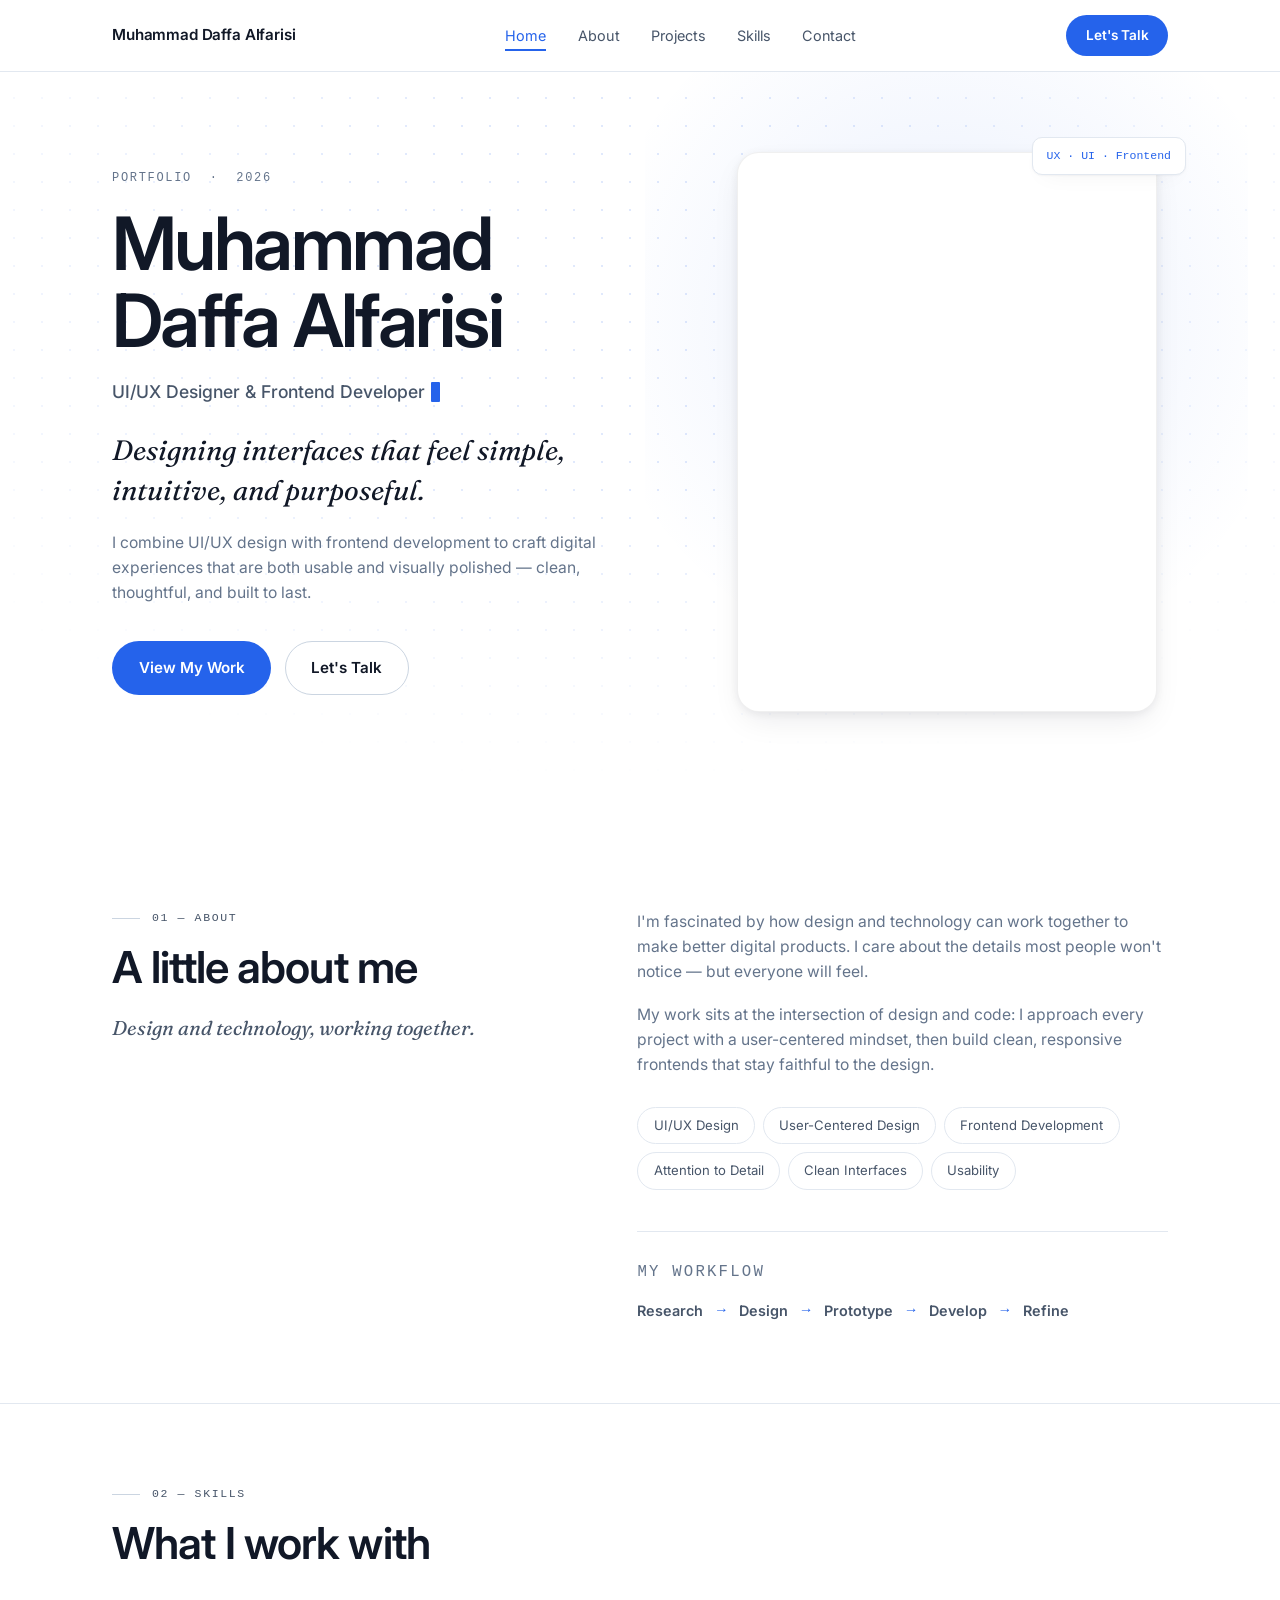
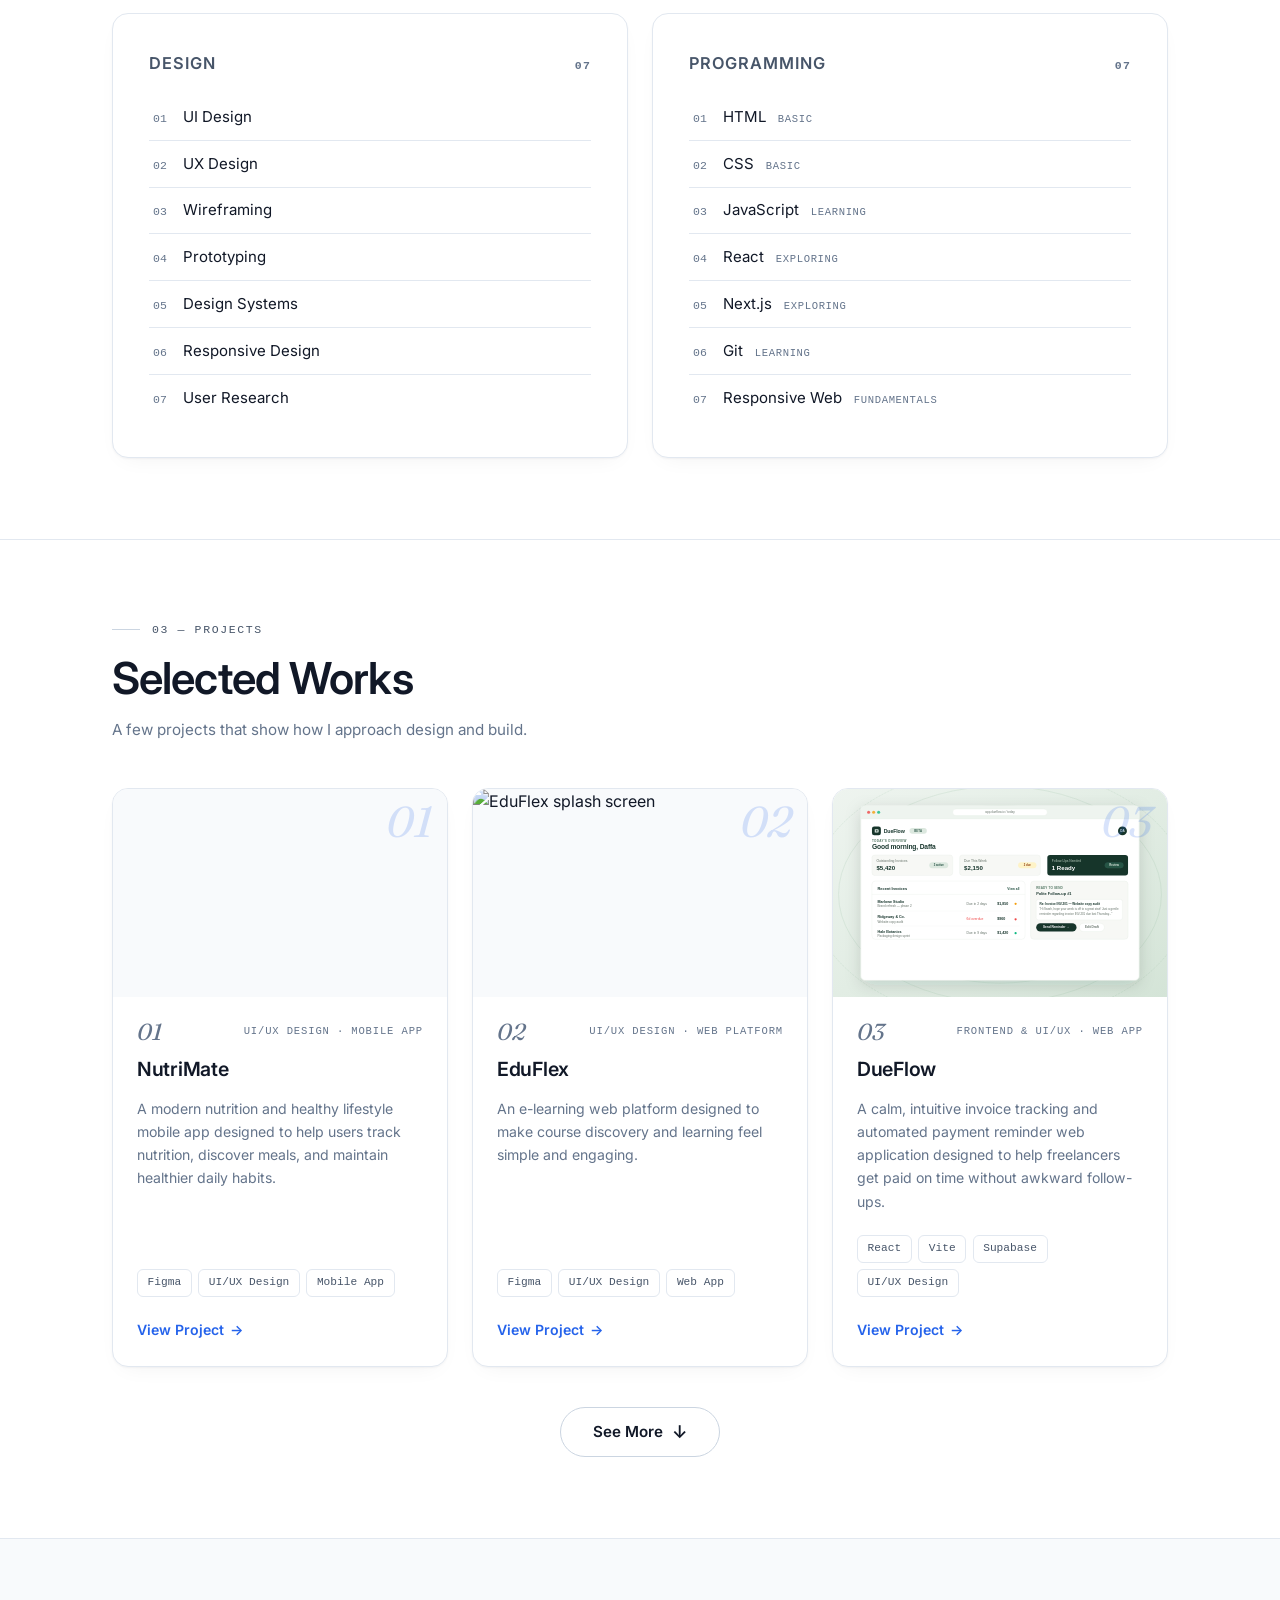
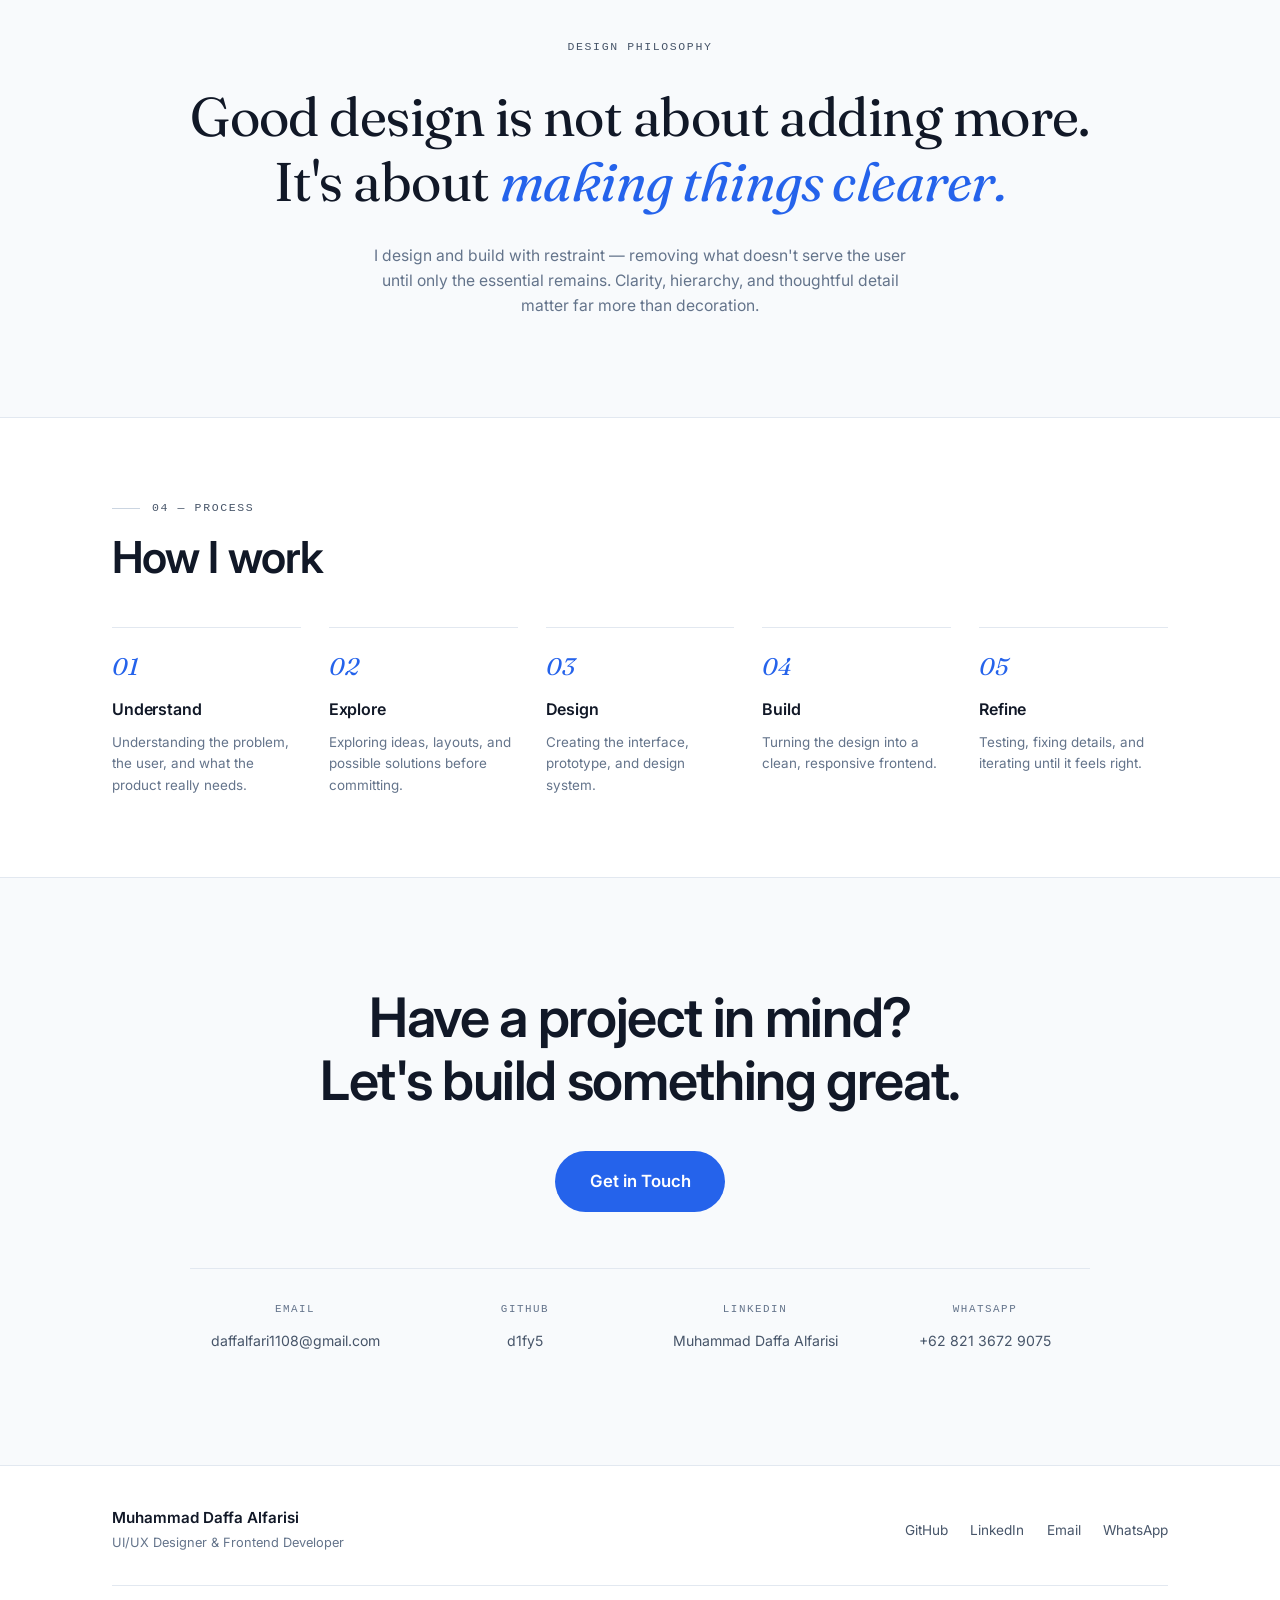
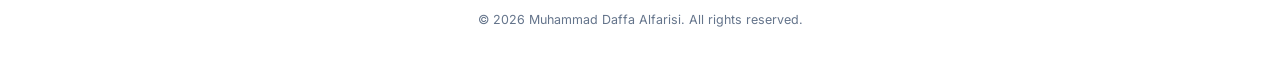
==== commit 83cacd88: "feat: replace Ivory Bakehouse with DueFlow project (card and detail case study)" ====
--- a/index.html
+++ b/index.html
@@ -259,28 +259,29 @@
           </article>
 
           <article class="project reveal" style="--delay:200ms">
-            <a class="project-preview" href="projects/ivory-bakehouse.html" data-index="03" aria-label="View project: Ivory Bakehouse">
-              <img class="project-thumb project-thumb--top" src="assets/bakery/home-page.jpg" alt="Ivory Bakehouse homepage" loading="lazy">
+            <a class="project-preview" href="projects/dueflow.html" data-index="03" aria-label="View project: DueFlow">
+              <img class="project-thumb" src="assets/dueflow/dueflow-hero-preview.svg" alt="DueFlow Dashboard Preview" loading="lazy">
             </a>
             <div class="project-body">
               <div class="project-meta">
                 <span class="project-index">03</span>
-                <span class="project-category">UI/UX Design · Web Design</span>
-              </div>
-              <h3 class="project-title">Ivory Bakehouse</h3>
-              <p class="project-desc">A warm, brand-focused landing page design for a bakery, with a cozy menu experience.</p>
-              <ul class="project-tech">
-                <li>Figma</li>
+                <span class="project-category">Frontend &amp; UI/UX · Web App</span>
+              </div>
+              <h3 class="project-title">DueFlow</h3>
+              <p class="project-desc">A calm, intuitive invoice tracking and automated payment reminder web application designed to help freelancers get paid on time without awkward follow-ups.</p>
+              <ul class="project-tech">
+                <li>React</li>
+                <li>Vite</li>
+                <li>Supabase</li>
                 <li>UI/UX Design</li>
-                <li>Web Design</li>
-              </ul>
-              <a class="project-link" href="projects/ivory-bakehouse.html">View Project <span class="arrow" aria-hidden="true">→</span></a>
+              </ul>
+              <a class="project-link" href="projects/dueflow.html">View Project <span class="arrow" aria-hidden="true">→</span></a>
             </div>
           </article>
 
           <!-- Hidden projects — revealed by "See More" -->
           <article class="project project--hidden reveal">
-            <a class="project-preview" href="#" data-index="04" aria-label="View project: Project 04">
+            <a class="project-preview" href="projects/project-04.html" data-index="04" aria-label="View project: Project 04">
               <div class="project-placeholder-thumb"><span>04</span></div>
             </a>
             <div class="project-body">
@@ -293,11 +294,12 @@
               <ul class="project-tech">
                 <li>TBD</li>
               </ul>
+              <a class="project-link" href="projects/project-04.html">View Project <span class="arrow" aria-hidden="true">→</span></a>
             </div>
           </article>
 
           <article class="project project--hidden reveal">
-            <a class="project-preview" href="#" data-index="05" aria-label="View project: Project 05">
+            <a class="project-preview" href="projects/project-05.html" data-index="05" aria-label="View project: Project 05">
               <div class="project-placeholder-thumb"><span>05</span></div>
             </a>
             <div class="project-body">
@@ -310,11 +312,12 @@
               <ul class="project-tech">
                 <li>TBD</li>
               </ul>
+              <a class="project-link" href="projects/project-05.html">View Project <span class="arrow" aria-hidden="true">→</span></a>
             </div>
           </article>
 
           <article class="project project--hidden reveal">
-            <a class="project-preview" href="#" data-index="06" aria-label="View project: Project 06">
+            <a class="project-preview" href="projects/project-06.html" data-index="06" aria-label="View project: Project 06">
               <div class="project-placeholder-thumb"><span>06</span></div>
             </a>
             <div class="project-body">
@@ -327,11 +330,12 @@
               <ul class="project-tech">
                 <li>TBD</li>
               </ul>
+              <a class="project-link" href="projects/project-06.html">View Project <span class="arrow" aria-hidden="true">→</span></a>
             </div>
           </article>
 
           <article class="project project--hidden reveal">
-            <a class="project-preview" href="#" data-index="07" aria-label="View project: Project 07">
+            <a class="project-preview" href="projects/project-07.html" data-index="07" aria-label="View project: Project 07">
               <div class="project-placeholder-thumb"><span>07</span></div>
             </a>
             <div class="project-body">
@@ -344,11 +348,12 @@
               <ul class="project-tech">
                 <li>TBD</li>
               </ul>
+              <a class="project-link" href="projects/project-07.html">View Project <span class="arrow" aria-hidden="true">→</span></a>
             </div>
           </article>
 
           <article class="project project--hidden reveal">
-            <a class="project-preview" href="#" data-index="08" aria-label="View project: Project 08">
+            <a class="project-preview" href="projects/project-08.html" data-index="08" aria-label="View project: Project 08">
               <div class="project-placeholder-thumb"><span>08</span></div>
             </a>
             <div class="project-body">
@@ -361,11 +366,12 @@
               <ul class="project-tech">
                 <li>TBD</li>
               </ul>
+              <a class="project-link" href="projects/project-08.html">View Project <span class="arrow" aria-hidden="true">→</span></a>
             </div>
           </article>
 
           <article class="project project--hidden reveal">
-            <a class="project-preview" href="#" data-index="09" aria-label="View project: Project 09">
+            <a class="project-preview" href="projects/project-09.html" data-index="09" aria-label="View project: Project 09">
               <div class="project-placeholder-thumb"><span>09</span></div>
             </a>
             <div class="project-body">
@@ -378,6 +384,7 @@
               <ul class="project-tech">
                 <li>TBD</li>
               </ul>
+              <a class="project-link" href="projects/project-09.html">View Project <span class="arrow" aria-hidden="true">→</span></a>
             </div>
           </article>
 
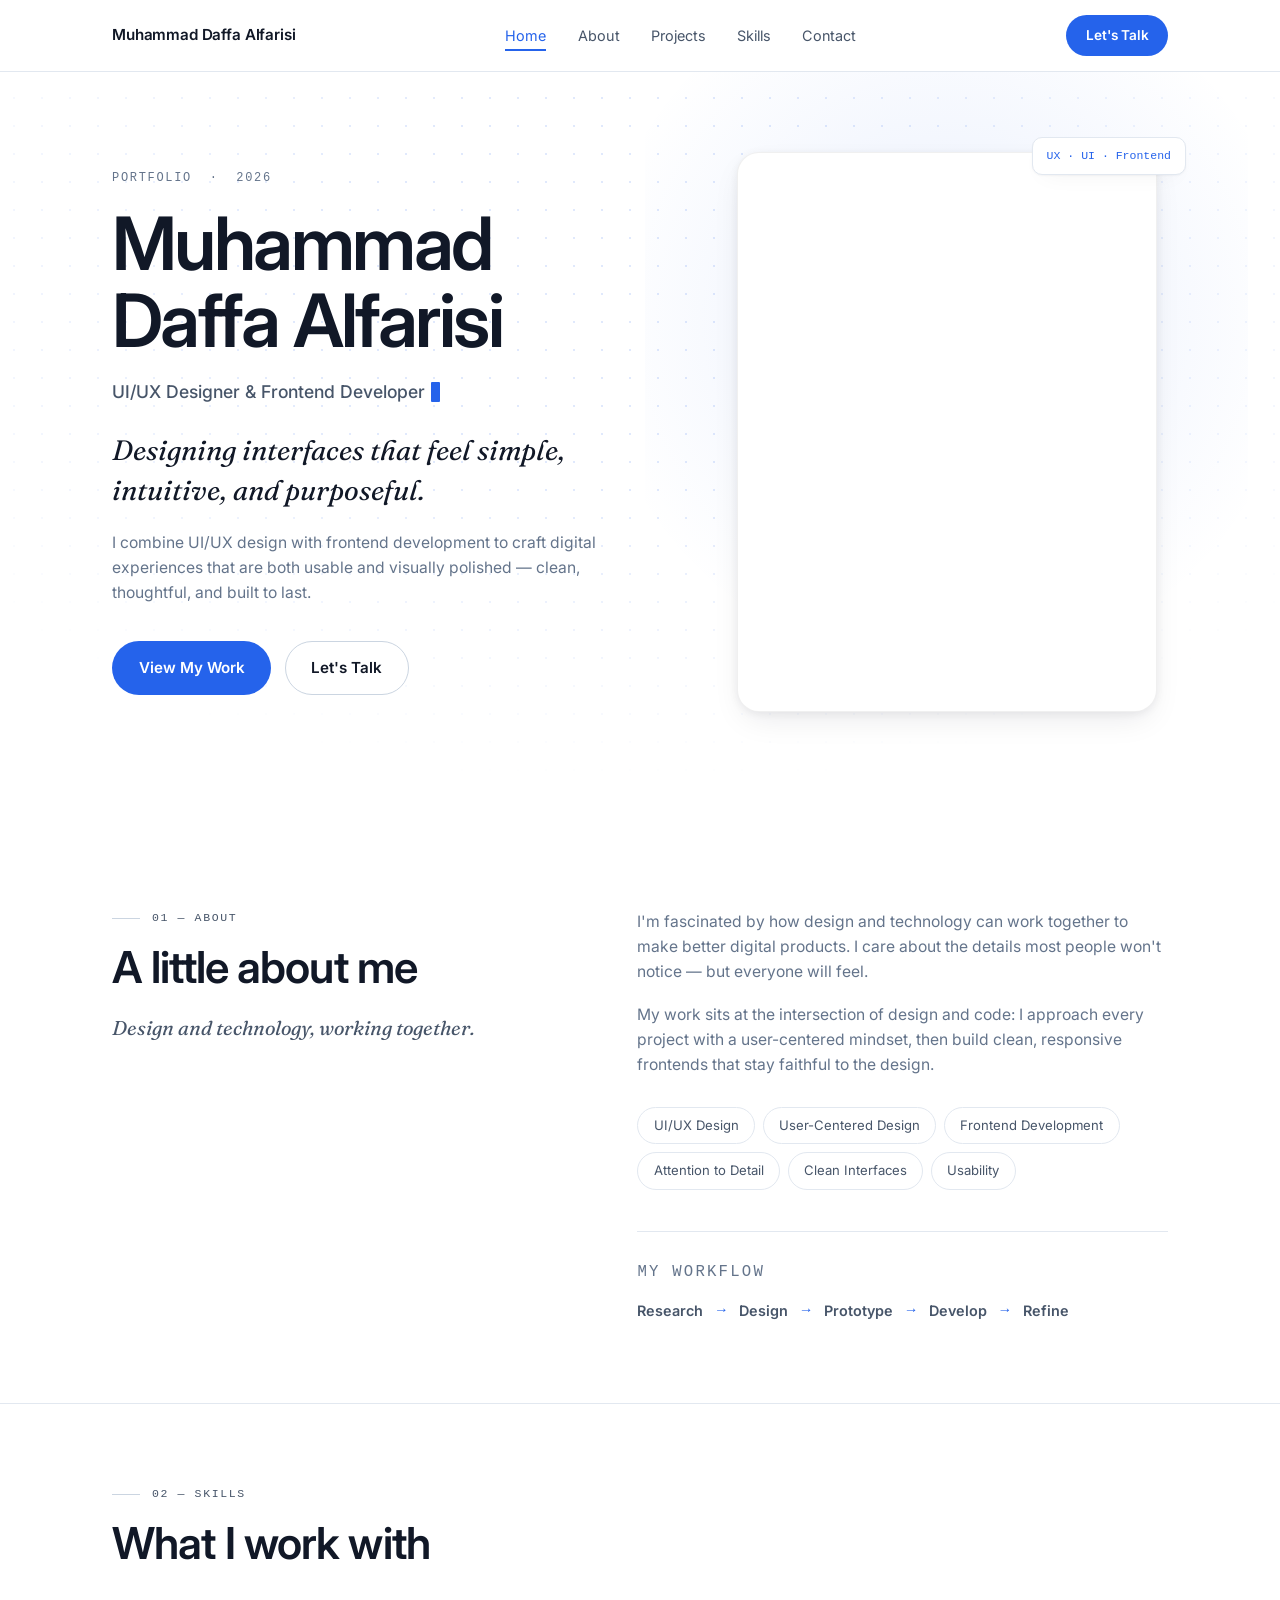
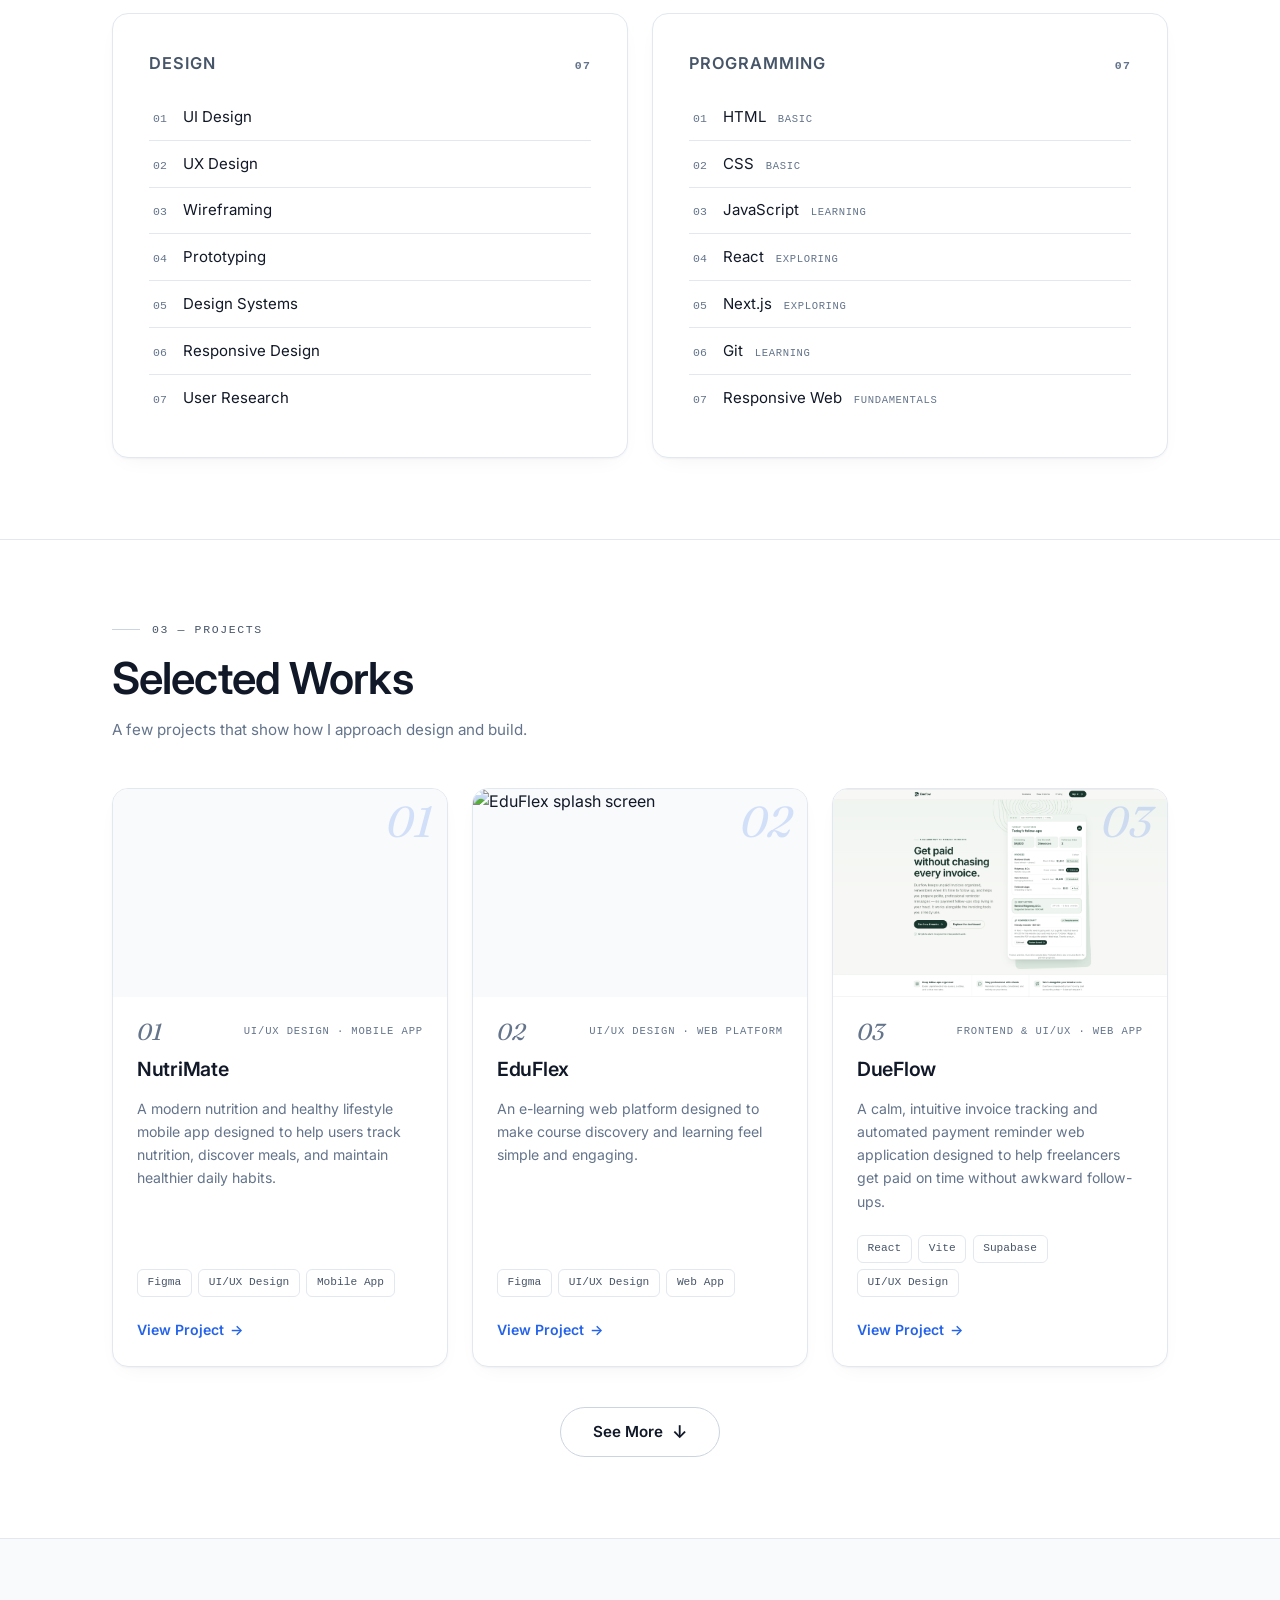
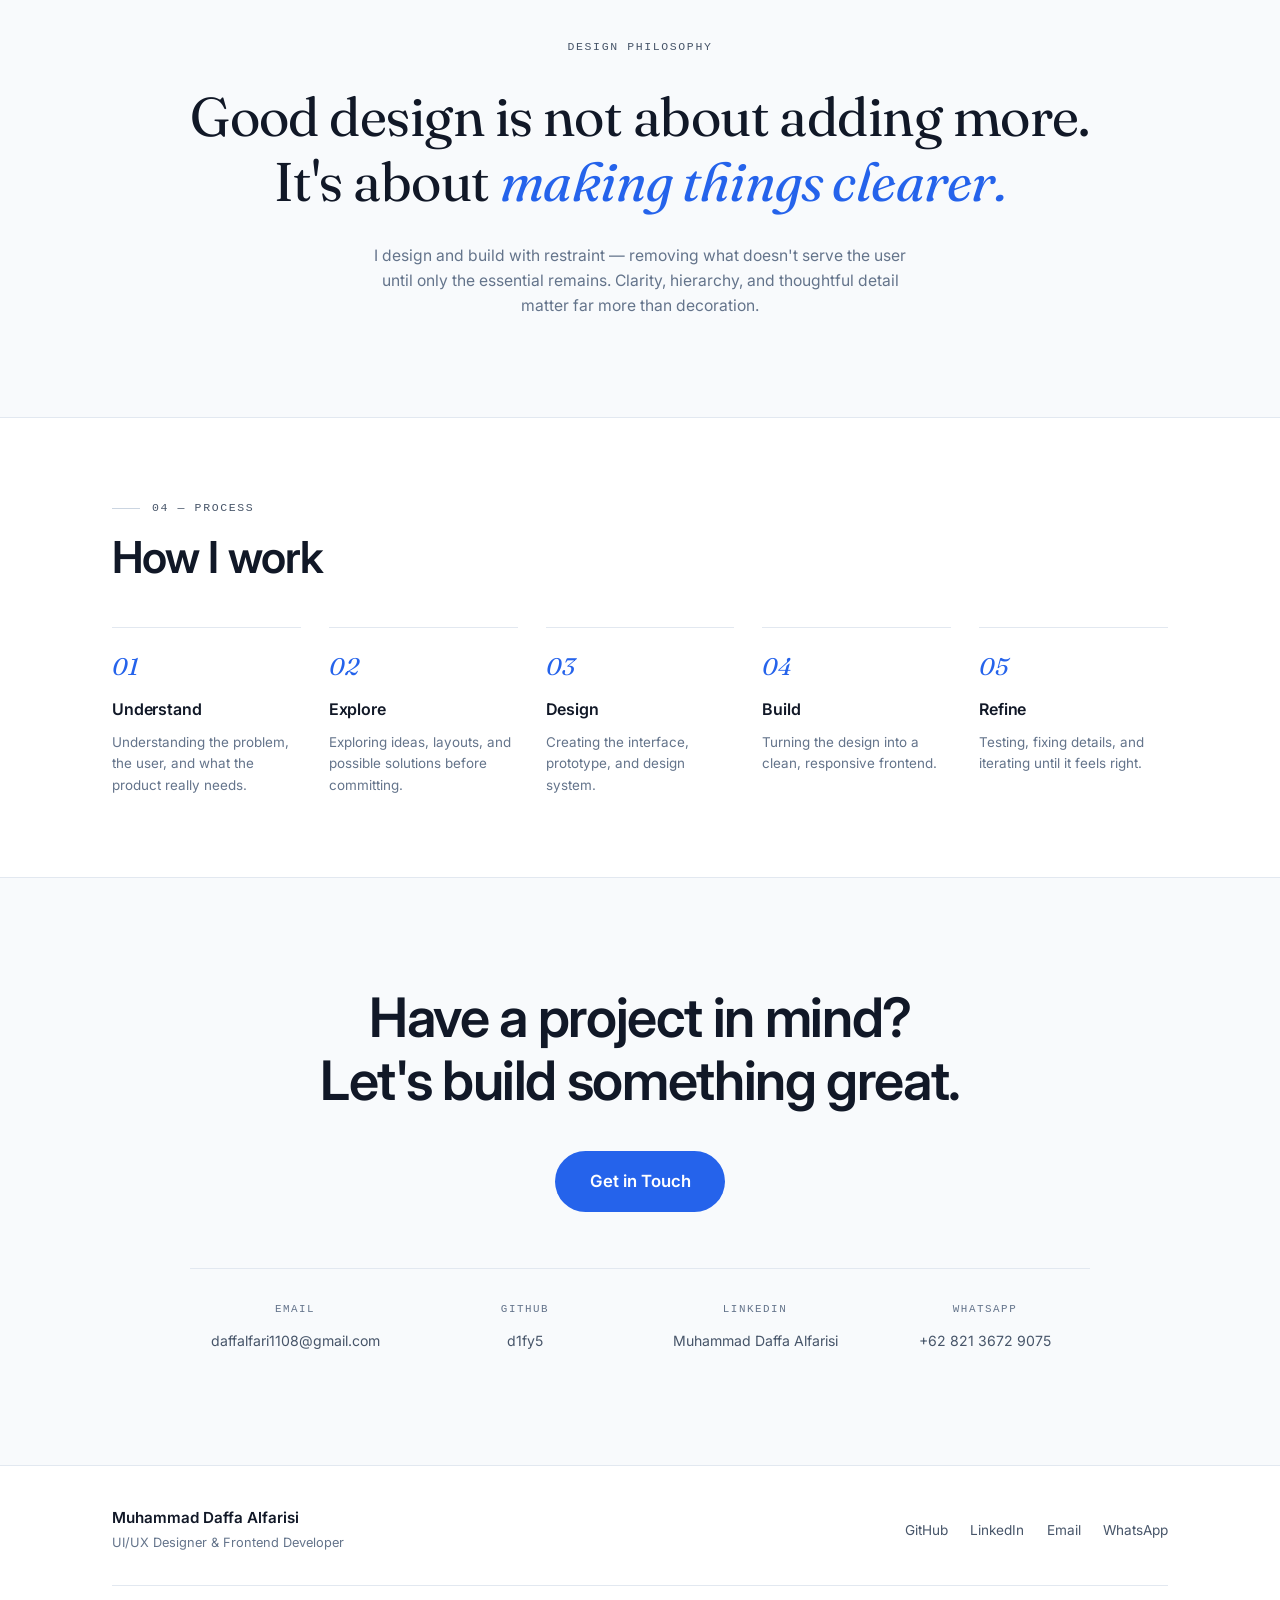
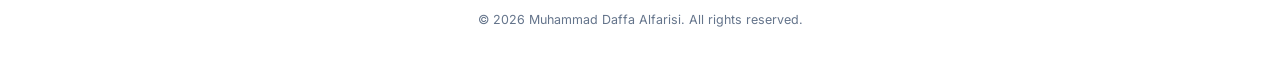
==== commit 453950fe: "feat: update DueFlow thumbnail and key screens with real screenshots" ====
--- a/index.html
+++ b/index.html
@@ -260,7 +260,7 @@
 
           <article class="project reveal" style="--delay:200ms">
             <a class="project-preview" href="projects/dueflow.html" data-index="03" aria-label="View project: DueFlow">
-              <img class="project-thumb" src="assets/dueflow/dueflow-hero-preview.svg" alt="DueFlow Dashboard Preview" loading="lazy">
+              <img class="project-thumb project-thumb--top" src="assets/dueflow/Dueflow_Landingpage.png" alt="DueFlow Landing Page" loading="lazy">
             </a>
             <div class="project-body">
               <div class="project-meta">
